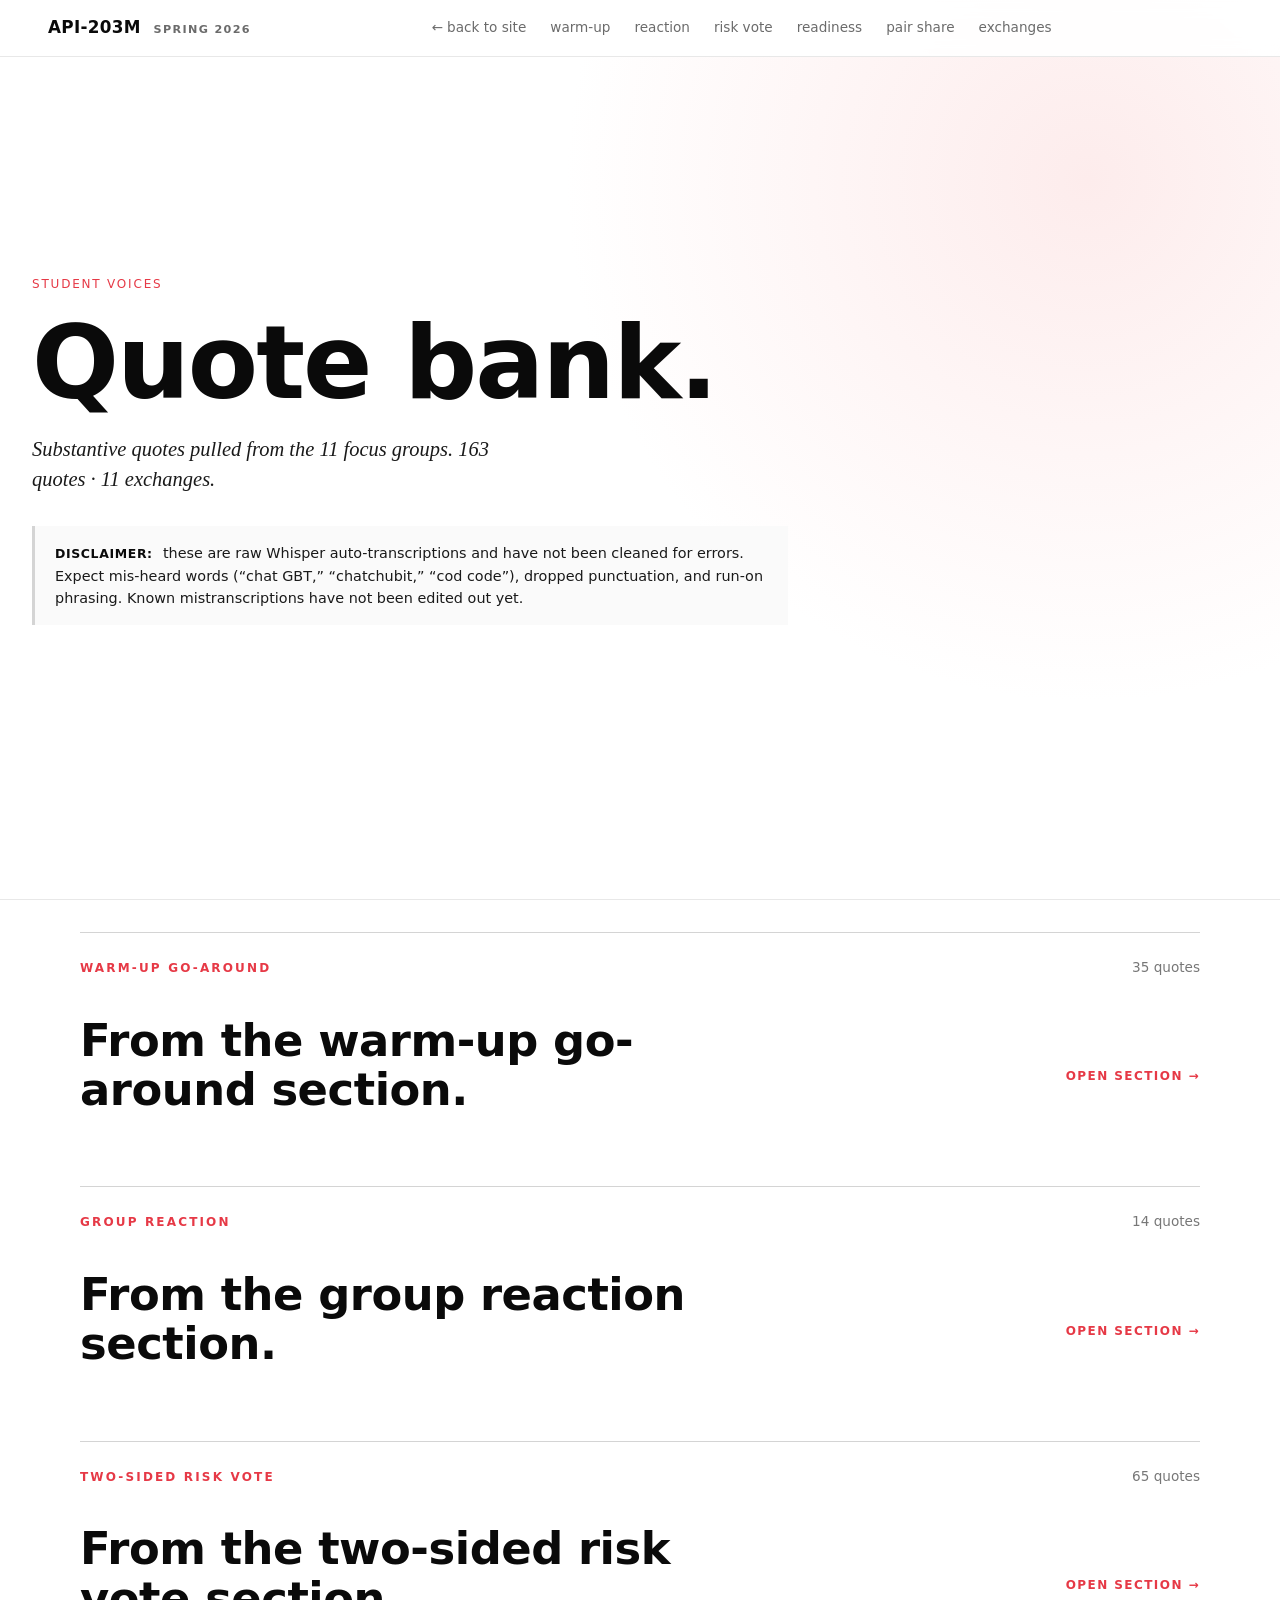
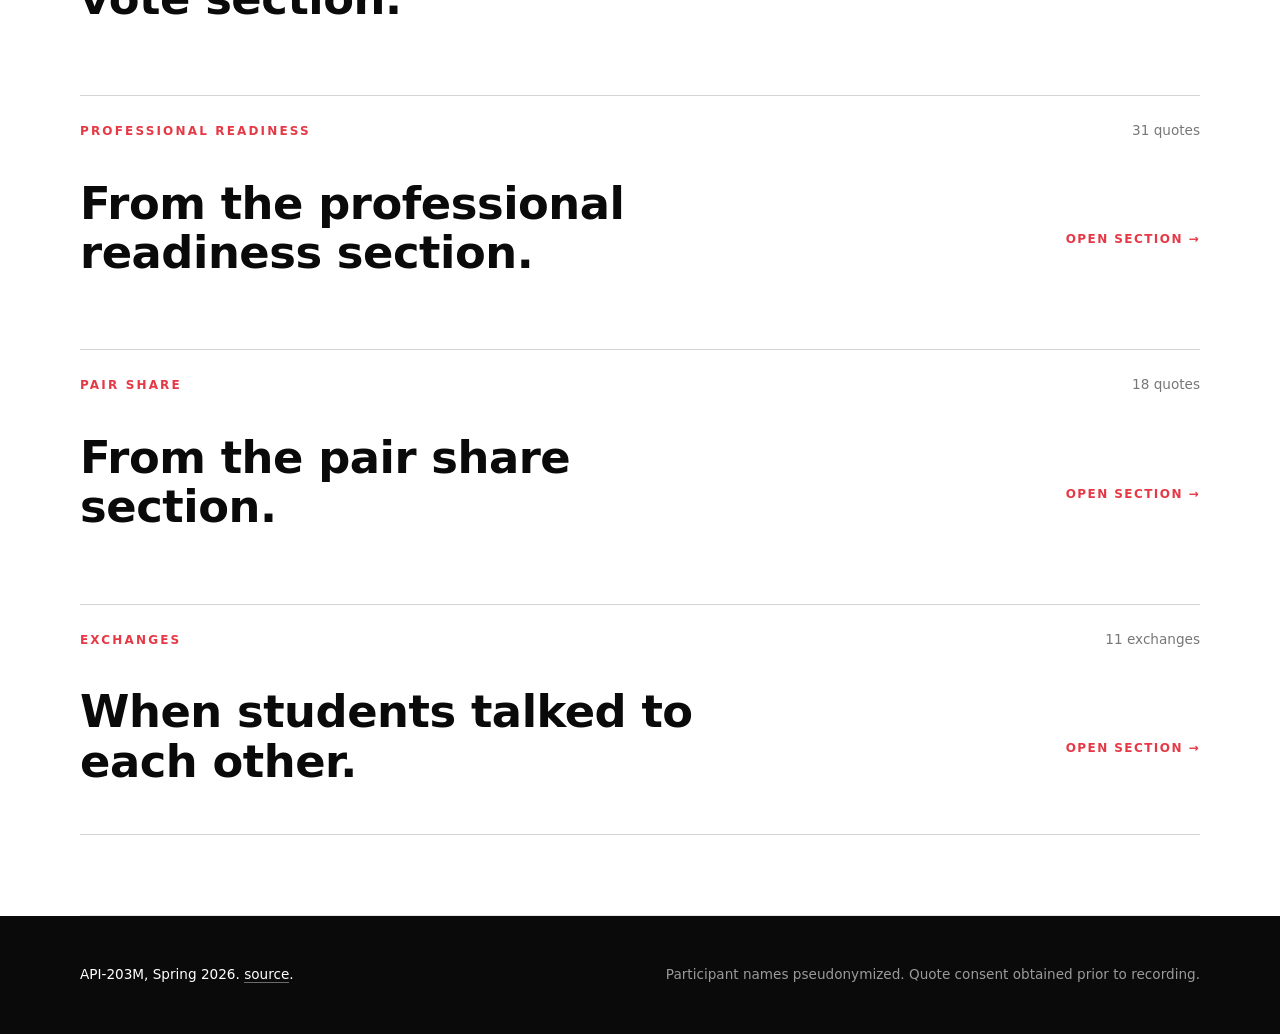
==== quotes.html @ 9aa8abe3 "field notes em-dash → parens; quote bank: each section now collapsed by default with click-to-open e" ====
<!DOCTYPE html>
<html lang="en">
<head>
  <meta charset="UTF-8">
  <title>Quote bank — API-203M</title>
  <meta name="viewport" content="width=device-width, initial-scale=1.0">
  <link rel="stylesheet" href="styles.css?v=20260414201800">
</head>
<body>

<header class="site-header">
  <div class="brand">
    <span class="brand-course">API-203M</span>
    <span class="brand-term">SPRING 2026</span>
  </div>
  <nav class="site-nav">
    <a href="index.html">← back to site</a>
    <a href="#s2_warmup_goaround">warm-up</a>
    <a href="#s3_warmup_reaction">reaction</a>
    <a href="#s4_two_sided_risk">risk vote</a>
    <a href="#s5_professional_readiness">readiness</a>
    <a href="#s6_pair_share">pair share</a>
    <a href="#exchanges">exchanges</a>
  </nav>
</header>

<section class="hero hero-compact qb-hero">
  <div class="hero-inner qb-hero-inner">
    <div class="hero-meta">Student voices</div>
    <h1 class="qb-hero-title">Quote bank.</h1>
    <p class="hero-lede">
      Substantive quotes pulled from the 11 focus groups.
      <span id="qb-counts"></span>
    </p>
    <p class="qb-disclaimer">
      <strong>Disclaimer:</strong> these are raw Whisper auto-transcriptions
      and have not been cleaned for errors. Expect mis-heard words
      (&ldquo;chat GBT,&rdquo; &ldquo;chatchubit,&rdquo; &ldquo;cod code&rdquo;),
      dropped punctuation, and run-on phrasing. Known mistranscriptions have
      not been edited out yet.
    </p>
  </div>
</section>

<main id="qb-root" class="section qb-root">
  <div class="empty">loading quote bank…</div>
</main>

<footer class="site-footer">
  <div class="footer-inner">
    <div>API-203M, Spring 2026. <a href="https://github.com/lizmckenna/api-203m-fg-site">source</a>.</div>
    <div class="footer-note">
      Participant names pseudonymized. Quote consent obtained prior to recording.
    </div>
  </div>
</footer>

<script type="module">
const CACHE_BUST = `?v=${Date.now()}`;

function escape(s) {
  if (s == null) return "";
  return String(s)
    .replaceAll("&","&amp;").replaceAll("<","&lt;").replaceAll(">","&gt;")
    .replaceAll('"',"&quot;").replaceAll("'","&#39;");
}

const SECTIONS = [
  { id: "s2_warmup_goaround",       label: "warm-up go-around" },
  { id: "s3_warmup_reaction",       label: "group reaction" },
  { id: "s4_two_sided_risk",        label: "two-sided risk vote" },
  { id: "s5_professional_readiness",label: "professional readiness" },
  { id: "s6_pair_share",            label: "pair share" },
];

async function loadJSON(path) {
  const r = await fetch(path + CACHE_BUST);
  if (!r.ok) return null;
  return r.json();
}

function quoteCard(q) {
  const topics = (q.topics || []).map(t => `<span class="qb-topic">${escape(t)}</span>`).join("");
  const text = q.cleaned_text || q.raw_text || "";
  return `
    <article class="qb-quote">
      <blockquote class="qb-quote-text">${escape(text)}</blockquote>
      <div class="qb-quote-meta">
        ${topics}
      </div>
    </article>`;
}

function exchangeCard(x) {
  const turns = (x.turns || []).map((t, i) => {
    const letter = String.fromCharCode(65 + (i % 6));
    return `<p class="qb-exchange-turn"><span class="qb-exchange-speaker">${letter}</span>${escape(t.text)}</p>`;
  }).join("");
  return `
    <article class="qb-exchange">
      <h3 class="qb-exchange-label">${escape(x.label || "")}</h3>
      <div class="qb-exchange-body">${turns}</div>
    </article>`;
}

(async () => {
  const [bank, exchanges] = await Promise.all([
    loadJSON("public/data/quote_bank.json"),
    loadJSON("public/data/exchanges.json"),
  ]);

  const root = document.getElementById("qb-root");
  const quotes = (bank && bank.quotes) || [];
  const xs = Array.isArray(exchanges) ? exchanges : [];

  document.getElementById("qb-counts").textContent =
    ` ${quotes.length} quotes · ${xs.length} exchanges.`;

  const bySection = {};
  for (const q of quotes) (bySection[q.section_id] ||= []).push(q);

  // Each section renders as a <details> expander. Default collapsed so the
  // reader sees the table-of-contents view first, then opens sections one
  // by one. No inner preview / "read more" — a section is either closed
  // (just its title) or open (all its quotes).
  const sectionExpander = (id, label, headingInner, countLabel, bodyHTML) => `
    <details id="${id}" class="qb-section">
      <summary class="qb-section-summary">
        <div class="qb-section-kicker">
          <span class="section-label">${escape(label)}</span>
          <span class="qb-section-count">${escape(countLabel)}</span>
        </div>
        <h2 class="qb-section-h2">${headingInner}</h2>
        <span class="qb-section-cue" aria-hidden="true">
          <span class="qb-cue-open">Open section →</span>
          <span class="qb-cue-close">← Collapse section</span>
        </span>
      </summary>
      <div class="qb-section-body">${bodyHTML}</div>
    </details>
  `;

  const html = [];
  for (const s of SECTIONS) {
    const list = bySection[s.id] || [];
    if (!list.length) continue;
    const body = `<div class="qb-quotes">${list.map(quoteCard).join("")}</div>`;
    const countLabel = `${list.length} quote${list.length===1?"":"s"}`;
    const heading = `From the ${escape(s.label)} section.`;
    html.push(sectionExpander(s.id, s.label, heading, countLabel, body));
  }

  if (xs.length) {
    const body = `
      <p class="section-lede">
        The moments where participants responded directly to each other,
        not just to the moderator. Different voices are labeled A, B, C, D.
      </p>
      <div class="qb-exchanges">${xs.map(exchangeCard).join("")}</div>
    `;
    const countLabel = `${xs.length} exchange${xs.length===1?"":"s"}`;
    const heading = `When students talked to each other.`;
    html.push(sectionExpander("exchanges", "exchanges", heading, countLabel, body));
  }

  root.innerHTML = html.join("") || `<div class="empty">no quotes found.</div>`;

  // If the URL has a #section-id, auto-open that section and scroll.
  if (location.hash) {
    const el = document.querySelector(location.hash);
    if (el && el.tagName === "DETAILS") {
      el.open = true;
      el.scrollIntoView({ block: "start" });
    }
  }
})();
</script>

</body>
</html>
---- styles.css ----
/* =====================================================================
   API-203M — scroll-site styles
   Inspired by: Swiss Modern (Archivo + Inter + red accent, pure B/W)
                + Fraunces for pull quotes (editorial voice).
   Scroll layout — NOT the frontend-slides 100vh/slide constraint.
   ===================================================================== */

:root {
  /* Palette */
  --ink: #0a0a0a;
  --ink-soft: #1a1a1a;
  --paper: #ffffff;
  --paper-soft: #fafafa;
  --rule: #e8e8e8;
  --rule-strong: #d4d4d4;
  --mute: #6b6b6b;
  --mute-soft: #9a9a9a;
  --accent: #e63946;          /* red accent — Swiss modernist */
  --accent-soft: #fdecec;
  --highlight: #fff4b8;

  /* Type */
  --font-display: "Archivo", system-ui, sans-serif;
  --font-body: "Inter", system-ui, sans-serif;
  --font-quote: "Fraunces", Georgia, serif;

  /* Rhythm */
  --max-w: 1120px;
  --col-w: 680px;              /* reading column */
  --gutter: clamp(1.25rem, 4vw, 3rem);
  --section-pad-y: clamp(4rem, 8vw, 7rem);

  /* Type scale (fluid) */
  --fs-display: clamp(3rem, 8vw, 6.5rem);
  --fs-h2: clamp(1.75rem, 3.5vw, 3rem);
  --fs-h3: clamp(1.15rem, 1.8vw, 1.5rem);
  --fs-lede: clamp(1.1rem, 1.6vw, 1.35rem);
  --fs-body: clamp(1rem, 1.2vw, 1.125rem);
  --fs-small: 0.85rem;
  --fs-label: 0.75rem;
}

* { box-sizing: border-box; }

html { scroll-behavior: smooth; }

body {
  margin: 0;
  font-family: var(--font-body);
  font-size: var(--fs-body);
  font-weight: 400;
  line-height: 1.6;
  color: var(--ink);
  background: var(--paper);
  -webkit-font-smoothing: antialiased;
  text-rendering: optimizeLegibility;
}

a { color: var(--ink); text-decoration: none; border-bottom: 1px solid var(--rule-strong); }
a:hover { color: var(--accent); border-bottom-color: var(--accent); }

code {
  font-family: ui-monospace, "SF Mono", Menlo, monospace;
  background: var(--paper-soft);
  padding: 0.1em 0.4em;
  border: 1px solid var(--rule);
  border-radius: 3px;
  font-size: 0.9em;
}

strong { font-weight: 600; }

/* =====================================================================
   Header (fixed)
   ===================================================================== */
.site-header {
  position: fixed;
  top: 0; left: 0; right: 0;
  z-index: 50;
  display: grid;
  grid-template-columns: auto 1fr auto;
  align-items: center;
  gap: var(--gutter);
  padding: 0.9rem var(--gutter);
  background: rgba(255, 255, 255, 0.92);
  backdrop-filter: blur(8px);
  border-bottom: 1px solid var(--rule);
}
.brand { font-family: var(--font-display); font-weight: 900; letter-spacing: 0.02em; display: flex; gap: 0.8rem; align-items: baseline; }
.brand-course { font-size: 1.05rem; }
.brand-term { font-size: 0.7rem; color: var(--mute); letter-spacing: 0.12em; }

.site-nav {
  display: flex;
  gap: 1.5rem;
  justify-content: center;
  font-size: var(--fs-small);
  font-weight: 500;
}
.site-nav a { border: none; color: var(--mute); }
.site-nav a:hover { color: var(--accent); }

.btn {
  font-family: var(--font-body);
  font-size: var(--fs-small);
  font-weight: 500;
  padding: 0.55rem 0.9rem;
  border: 1px solid var(--ink);
  background: var(--paper);
  color: var(--ink);
  cursor: pointer;
  transition: background 120ms, color 120ms;
}
.btn:hover { background: var(--ink); color: var(--paper); }
.btn-ghost { border-color: var(--rule-strong); }
.btn-primary { background: var(--ink); color: var(--paper); border-color: var(--ink); }

/* =====================================================================
   Hero
   ===================================================================== */
.hero {
  min-height: 100vh;
  min-height: 100dvh;
  display: grid;
  grid-template-rows: 1fr auto;
  padding: 8rem var(--gutter) 3rem;
  border-bottom: 1px solid var(--rule);
  position: relative;
  background:
    radial-gradient(circle at 85% 20%, var(--accent-soft) 0%, transparent 40%),
    var(--paper);
}
.hero-inner { max-width: var(--max-w); align-self: center; }
.hero-meta {
  font-size: var(--fs-label);
  font-weight: 500;
  letter-spacing: 0.15em;
  color: var(--accent);
  text-transform: uppercase;
  margin-bottom: 1.2rem;
}
.hero h1 {
  font-family: var(--font-display);
  font-weight: 900;
  font-size: var(--fs-display);
  line-height: 0.95;
  letter-spacing: -0.02em;
  margin: 0 0 1.5rem 0;
  max-width: 18ch;
}
.hero-lede {
  font-family: var(--font-quote);
  font-size: var(--fs-lede);
  font-style: italic;
  line-height: 1.45;
  max-width: 45ch;
  color: var(--ink-soft);
  margin: 0 0 2rem 0;
}
.hero-fg-count {
  font-size: var(--fs-small);
  color: var(--mute);
  letter-spacing: 0.02em;
}
.hero-scroll {
  justify-self: center;
  border: none;
  font-size: var(--fs-small);
  color: var(--mute);
  padding-bottom: 1rem;
}

/* =====================================================================
   Generic section
   ===================================================================== */
.section {
  padding: var(--section-pad-y) var(--gutter);
  max-width: var(--max-w);
  margin: 0 auto;
  border-bottom: 1px solid var(--rule);
}
.section-label {
  font-family: var(--font-display);
  font-size: var(--fs-label);
  font-weight: 700;
  letter-spacing: 0.18em;
  text-transform: uppercase;
  color: var(--accent);
  margin-bottom: 1rem;
}
.section h2 {
  font-family: var(--font-display);
  font-weight: 700;
  font-size: var(--fs-h2);
  line-height: 1.1;
  letter-spacing: -0.01em;
  margin: 0 0 1.5rem 0;
  max-width: 22ch;
}
.section-lede {
  font-size: var(--fs-lede);
  max-width: 60ch;
  margin: 0 0 2.5rem 0;
  color: var(--ink-soft);
}
.prose {
  max-width: var(--col-w);
  font-size: var(--fs-body);
}
.prose p { margin: 0 0 1rem 0; }
.footnote {
  font-size: var(--fs-small);
  color: var(--mute);
  max-width: 60ch;
  margin-top: 1.5rem;
}
.empty {
  font-size: var(--fs-small);
  color: var(--mute);
  padding: 1.5rem;
  border: 1px dashed var(--rule-strong);
  text-align: center;
}

/* =====================================================================
   Memo (inline letter from the instructor)
   ===================================================================== */
.section-memo { padding-top: 4rem; padding-bottom: 4rem; }
.memo-label {
  font-family: var(--font-display);
  font-size: var(--fs-label);
  font-weight: 700;
  letter-spacing: 0.18em;
  text-transform: uppercase;
  color: var(--accent);
  margin-bottom: 1.5rem;
}
.prose-memo {
  max-width: 40rem;
  font-size: 1.08rem;
  line-height: 1.7;
  font-family: var(--font-body);
  color: var(--ink);
}
.prose-memo h1 {
  font-family: var(--font-display);
  font-weight: 900;
  font-size: clamp(2rem, 4vw, 3.2rem);
  line-height: 1.05;
  margin: 0 0 2rem 0;
  letter-spacing: -0.015em;
  max-width: 16ch;
}
.prose-memo h2 {
  font-family: var(--font-display);
  font-weight: 700;
  font-size: clamp(1.3rem, 2vw, 1.6rem);
  margin: 2.5rem 0 1rem 0;
  letter-spacing: -0.005em;
  max-width: 28ch;
}
.prose-memo p { margin: 0 0 1.25rem 0; }
.prose-memo strong { font-weight: 600; color: var(--ink); }
.prose-memo em { font-family: var(--font-quote); font-style: italic; }
.prose-memo a {
  color: var(--ink);
  border-bottom: 1px solid var(--accent);
}
.prose-memo a:hover { color: var(--accent); }
.prose-memo hr { border: none; border-top: 1px solid var(--rule); margin: 2rem 0; }

.memo-more {
  max-width: 40rem;
  margin-top: 1.5rem;
}
.memo-more > summary {
  cursor: pointer;
  display: inline-block;
  padding: 0.7rem 1.1rem;
  border: 1px solid var(--ink);
  background: var(--paper);
  font-family: var(--font-body);
  font-size: var(--fs-small);
  font-weight: 500;
  list-style: none;
  transition: background 120ms;
}
.memo-more > summary::-webkit-details-marker { display: none; }
.memo-more > summary:hover { background: var(--ink); color: var(--paper); }
.memo-more .memo-more-close { display: none; }
.memo-more[open] > summary { background: var(--ink); color: var(--paper); }
.memo-more[open] .memo-more-open  { display: none; }
.memo-more[open] .memo-more-close { display: inline; }
.memo-more > article { margin-top: 2rem; }

.prose-memo .pull-quote-memo {
  font-family: var(--font-quote);
  font-style: italic;
  font-size: clamp(1.35rem, 2.2vw, 1.8rem);
  line-height: 1.3;
  color: var(--ink);
  border-left: 3px solid var(--accent);
  padding: 0.5rem 0 0.5rem 1.5rem;
  margin: 2rem -1rem 2rem -1rem;
  max-width: 34ch;
  font-weight: 400;
}

.prose-memo .fn-ref {
  font-size: 0.72em;
  vertical-align: super;
  line-height: 1;
  margin-left: 0.05em;
}
.prose-memo .fn-ref a {
  border: none;
  color: var(--ink);
  padding: 0;
  font-weight: 600;
  text-decoration: none;
}
.prose-memo .fn-ref a:hover { color: var(--accent); }
.prose-memo .footnotes-list {
  margin-top: 3rem;
  font-size: 0.88rem;
  color: var(--ink-soft);
  max-width: 40rem;
}
.prose-memo .footnotes-rule {
  border: none;
  border-top: 1px solid var(--ink);
  width: 6rem;
  margin: 0 0 1.25rem 0;
}
.prose-memo .footnotes-list ol {
  padding-left: 1.25rem;
  margin: 0;
  counter-reset: fn;
}
.prose-memo .footnotes-list li {
  margin-bottom: 0.85rem;
  line-height: 1.55;
  padding-left: 0.25rem;
}
.prose-memo .footnotes-list li::marker {
  font-variant-numeric: tabular-nums;
  color: var(--mute);
  font-weight: 600;
}
.prose-memo .footnotes-list .fn-back {
  border: none;
  color: var(--mute);
  font-size: 0.95em;
  margin-left: 0.35rem;
  text-decoration: none;
}
.prose-memo .footnotes-list .fn-back:hover { color: var(--accent); }

/* =====================================================================
   Methods intro section — protocol link + brief positionality pointer
   ===================================================================== */
.section-methods-intro h2 { max-width: 22ch; }
.methods-grid {
  display: grid;
  grid-template-columns: repeat(auto-fit, minmax(260px, 1fr));
  gap: 1.5rem;
  margin: 2rem 0;
}
.methods-item {
  padding-top: 1rem;
  border-top: 2px solid var(--ink);
}
.methods-item-label {
  font-family: var(--font-display);
  font-size: 0.72rem;
  font-weight: 700;
  letter-spacing: 0.12em;
  text-transform: uppercase;
  color: var(--accent);
  margin-bottom: 0.5rem;
}
.methods-item-body { font-size: 0.95rem; line-height: 1.55; color: var(--ink-soft); }
.methods-item-link { margin-top: 0.75rem; font-size: 0.88rem; }
.methods-item-link a { border-bottom: 1px solid var(--accent); color: var(--ink); font-weight: 500; }
.methods-item-link a:hover { color: var(--accent); }

.positionality-details {
  margin-top: 2.5rem;
  border-top: 1px solid var(--rule);
  padding-top: 1.5rem;
}
.positionality-details summary {
  font-family: var(--font-display);
  font-size: 0.82rem;
  font-weight: 600;
  letter-spacing: 0.08em;
  text-transform: uppercase;
  color: var(--mute);
  cursor: pointer;
  list-style: none;
  padding: 0.5rem 0;
}
.positionality-details summary::-webkit-details-marker { display: none; }
.positionality-details summary::after { content: " ↓"; color: var(--mute); }
.positionality-details[open] summary::after { content: " ↑"; }
.positionality-details summary:hover { color: var(--ink); }
.positionality-details .prose {
  margin-top: 1rem;
  max-width: 45rem;
  font-size: 0.97rem;
  color: var(--ink-soft);
}
.positionality-details .prose p { margin: 0 0 1rem 0; }
.positionality-details .prose strong { color: var(--ink); }

/* =====================================================================
   Positionality
   ===================================================================== */
.pull-quote {
  font-family: var(--font-quote);
  font-size: clamp(1.35rem, 2.5vw, 2rem);
  font-style: italic;
  font-weight: 400;
  line-height: 1.3;
  color: var(--ink);
  border-left: 3px solid var(--accent);
  padding: 0.5rem 0 0.5rem 1.5rem;
  margin: 2rem 0 2.5rem 0;
  max-width: 32ch;
}

/* =====================================================================
   Method tradeoffs table
   ===================================================================== */
.tradeoffs {
  width: 100%;
  max-width: 100%;
  border-collapse: collapse;
  font-size: var(--fs-body);
  margin-top: 1rem;
}
.tradeoffs th, .tradeoffs td {
  text-align: left;
  padding: 1rem 1rem 1rem 0;
  vertical-align: top;
  border-bottom: 1px solid var(--rule);
}
.tradeoffs th {
  font-family: var(--font-display);
  font-weight: 700;
  font-size: var(--fs-small);
  letter-spacing: 0.08em;
  text-transform: uppercase;
  color: var(--mute);
  padding-bottom: 0.75rem;
}
.tradeoffs td strong { color: var(--accent); }

/* =====================================================================
   Three-codes table
   ===================================================================== */
.three-codes-table { border-top: 2px solid var(--ink); }
.three-codes-header {
  display: grid;
  grid-template-columns: minmax(0, 2fr) minmax(0, 1fr) minmax(0, 1fr) minmax(0, 1fr);
  gap: 1.5rem;
  padding: 0.85rem 0 1rem 0;
  border-bottom: 1px solid var(--ink);
  position: sticky;
  top: 56px;
  background: var(--paper);
  z-index: 10;
}
.tch-quote {
  font-family: var(--font-display);
  font-size: 0.72rem;
  font-weight: 700;
  letter-spacing: 0.14em;
  text-transform: uppercase;
  color: var(--mute);
  align-self: end;
}
.tch-col { display: grid; align-content: end; }
.tch-col-title {
  font-family: var(--font-display);
  font-size: 0.8rem;
  font-weight: 700;
  letter-spacing: 0.08em;
  text-transform: uppercase;
  color: var(--ink);
}
.tch-col-ded  .tch-col-title { color: var(--ink); }
.tch-col-ind  .tch-col-title { color: var(--accent); }
.tch-col-hand .tch-col-title { color: var(--mute); }
.tch-col-sub {
  font-size: 0.7rem;
  color: var(--mute);
  margin-top: 0.15rem;
  letter-spacing: 0;
  text-transform: none;
  font-weight: 400;
}

.three-codes-rows { }
.three-code-row {
  display: grid;
  grid-template-columns: minmax(0, 2fr) minmax(0, 1fr) minmax(0, 1fr) minmax(0, 1fr);
  gap: 1.5rem;
  padding: 1.5rem 0;
  border-bottom: 1px solid var(--rule);
  align-items: start;
}
.three-code-row:last-child { border-bottom: none; }
.three-code-row .utterance {
  font-family: var(--font-quote);
  font-style: italic;
  font-size: 1.02rem;
  line-height: 1.55;
  color: var(--ink);
}
.three-code-row .fg-id {
  display: block;
  font-family: var(--font-body);
  font-size: 0.68rem;
  letter-spacing: 0.08em;
  text-transform: uppercase;
  color: var(--mute);
  margin-top: 0.6rem;
  font-style: normal;
}
.three-code-row .codes {
  display: flex;
  flex-wrap: wrap;
  gap: 0.35rem;
  align-content: flex-start;
}
.codes-pending { opacity: 0.5; }

@media (max-width: 900px) {
  .three-codes-header { display: none; }
  .three-code-row { grid-template-columns: 1fr; gap: 0.75rem; padding: 1.5rem 0; }
  .three-code-row .codes::before {
    content: attr(data-label);
    display: block;
    font-family: var(--font-display);
    font-size: 0.65rem;
    letter-spacing: 0.1em;
    text-transform: uppercase;
    color: var(--mute);
    margin-bottom: 0.25rem;
  }
}
.code-chip {
  display: inline-block;
  font-size: 0.72rem;
  font-weight: 500;
  padding: 0.2rem 0.5rem;
  border: 1px solid var(--rule-strong);
  background: var(--paper-soft);
  color: var(--ink-soft);
  letter-spacing: 0.02em;
}
.code-chip.llm { border-color: var(--accent); color: var(--accent); }
.code-chip.invivo { background: var(--highlight); border-color: #e6d16a; }

/* =====================================================================
   Disagreements
   ===================================================================== */
.disagreements-list { display: grid; gap: 1.5rem; }
.disagreement {
  padding: 1.25rem;
  border: 1px solid var(--rule);
  background: var(--paper-soft);
}
.disagreement blockquote {
  margin: 0 0 1rem 0;
  font-family: var(--font-quote);
  font-style: italic;
  font-size: 1.05rem;
}

/* =====================================================================
   Context-window quote block — used for themes, disagreements, slop rigorous
   ===================================================================== */
.ctx-quote {
  display: block;
  margin: 0 0 1rem 0;
  padding: 1rem 1.25rem;
  border-left: 3px solid var(--rule-strong);
  background: var(--paper-soft);
  font-family: var(--font-quote);
  font-size: 0.98rem;
  line-height: 1.55;
  font-style: italic;
  color: var(--ink-soft);
}
.ctx-para {
  margin: 0 0 0.85rem 0;
  display: block;
  color: var(--mute);
}
.ctx-para:last-child { margin-bottom: 0; }
.ctx-para-center { color: var(--ink-soft); }
.ctx-speaker {
  display: inline-block;
  font-family: var(--font-body);
  font-style: normal;
  font-weight: 600;
  font-size: 0.6rem;
  letter-spacing: 0.1em;
  color: var(--mute);
  width: 2.3rem;
  margin-right: 0.4rem;
  vertical-align: 0.15em;
}
.ctx-center {
  color: var(--ink);
  font-weight: 500;
  background: linear-gradient(transparent 60%, #fff4b8 60%);
  padding: 0 0.1rem;
}
.disagreement .diff-row { display: grid; grid-template-columns: 6rem 1fr; gap: 1rem; font-size: 0.9rem; padding: 0.25rem 0; }
.disagreement .diff-label { font-weight: 600; color: var(--mute); letter-spacing: 0.05em; text-transform: uppercase; font-size: 0.7rem; }

/* =====================================================================
   AI slop compare
   ===================================================================== */
.slop-compare {
  display: grid;
  grid-template-columns: 1fr 1fr;
  gap: 2rem;
  margin-top: 1rem;
}
.slop-col { border: 1px solid var(--rule); padding: 1.5rem; }
.slop-col h3 {
  font-family: var(--font-display);
  font-size: var(--fs-h3);
  margin: 0 0 1rem 0;
  letter-spacing: 0.05em;
  text-transform: uppercase;
}
.slop-col-rigorous h3 { color: var(--ink); }
.slop-col-slop h3 { color: var(--accent); }
.slop-body {
  font-size: 0.95rem;
  display: grid;
  gap: 1.5rem;
}
.slop-theme {
  padding: 1.25rem 0;
  border-bottom: 1px solid var(--rule);
}
.slop-theme:last-child { border-bottom: none; }
.slop-theme-name {
  font-family: var(--font-display);
  font-size: 1.05rem;
  font-weight: 700;
  margin: 0 0 0.5rem 0;
  letter-spacing: -0.005em;
}
.slop-theme-rigorous .slop-theme-name .slop-code-id {
  font-family: ui-monospace, "SF Mono", Menlo, monospace;
  font-size: 0.9rem;
  background: none;
  padding: 0;
  border: none;
  color: var(--ink);
}
.slop-theme-slop .slop-theme-name { color: var(--accent); }
.slop-theme-def {
  font-size: 0.88rem;
  color: var(--mute);
  margin-bottom: 0.85rem;
  line-height: 1.5;
  max-width: 38ch;
}
.slop-quote {
  font-family: var(--font-quote);
  font-style: italic;
  font-size: 1rem;
  line-height: 1.55;
  margin: 0.5rem 0;
  padding: 0.6rem 0 0.6rem 1rem;
  border-left: 3px solid var(--rule-strong);
  color: var(--ink);
}
.slop-theme-rigorous .slop-quote { border-left-color: var(--ink); }
.slop-theme-slop .slop-quote { border-left-color: var(--accent); color: var(--ink-soft); }
.slop-cite {
  display: block;
  font-family: var(--font-body);
  font-style: normal;
  font-size: 0.68rem;
  color: var(--mute);
  letter-spacing: 0.05em;
  text-transform: uppercase;
  margin-top: 0.4rem;
}
@media (max-width: 780px) {
  .slop-compare { grid-template-columns: 1fr; }
}

/* =====================================================================
   Field notes section
   ===================================================================== */
.section-field-notes { background: #0a0a0a; color: var(--paper); margin: 0 auto; padding-left: var(--gutter); padding-right: var(--gutter); max-width: none; }
.section-field-notes > * { max-width: var(--max-w); margin-left: auto; margin-right: auto; }
.section-field-notes h2 { color: var(--paper); max-width: 22ch; }
.section-field-notes h2, .section-field-notes h3 { color: var(--paper); }
.section-field-notes .section-label { color: #ff6b7a; }
.section-field-notes .section-lede { color: #c8c8c8; max-width: 60ch; }

/* =====================================================================
   Field-notes pairings — observation + the transcript moment it was about
   ===================================================================== */
.field-pairings {
  display: grid;
  grid-template-columns: repeat(2, minmax(0, 1fr));
  gap: 1.5rem;
  margin: 2rem 0;
}
.field-pair {
  border: 1px solid #2d2d2d;
  background: #141414;
  padding: 1.75rem;
  display: flex;
  flex-direction: column;
  gap: 1rem;
  position: relative;
}
.field-pair::before {
  content: "";
  position: absolute;
  left: 0; top: 0; bottom: 0;
  width: 3px;
  background: #2d2d2d;
}
.field-pair.affect-tense::before        { background: #ff8975; }
.field-pair.affect-engaged::before      { background: #6ddb94; }
.field-pair.affect-relaxed::before      { background: #7fb6ff; }
.field-pair.affect-surprise::before     { background: #ffcf5a; }
.field-pair.affect-laughter::before     { background: #ffe066; }
.field-pair.affect-silence::before      { background: #a6a6a6; }
.field-pair.affect-disagreement::before { background: #c79cff; }

.fp-label {
  font-family: var(--font-display);
  font-size: 0.72rem;
  font-weight: 700;
  letter-spacing: 0.12em;
  text-transform: uppercase;
  color: #ff6b7a;
}
.fp-observation {
  font-family: var(--font-quote);
  font-style: italic;
  font-size: 1.05rem;
  line-height: 1.5;
  color: var(--paper);
}
.fp-divider {
  display: flex;
  align-items: center;
  gap: 0.75rem;
  color: #666;
  font-size: 0.68rem;
  letter-spacing: 0.08em;
  text-transform: uppercase;
}
.fp-divider::before, .fp-divider::after {
  content: "";
  flex: 1;
  height: 1px;
  background: #2d2d2d;
}
.fp-transcript {
  margin: 0;
  padding: 0;
  background: none;
  border: none;
}
.fp-para {
  font-family: var(--font-body);
  font-size: 0.9rem;
  line-height: 1.55;
  color: #c8c8c8;
  margin: 0 0 0.6rem 0;
}
.fp-para:last-child { margin-bottom: 0; }
.fp-para .ctx-speaker { color: #666; }
.fp-meta {
  display: flex;
  justify-content: space-between;
  gap: 0.75rem;
  font-size: 0.68rem;
  letter-spacing: 0.08em;
  text-transform: uppercase;
  color: #888;
  margin-top: 0.25rem;
  flex-wrap: wrap;
}
.fp-meta .affect-pill {
  display: inline-block;
  padding: 0.15rem 0.5rem;
  color: #1a1a1a;
  font-weight: 500;
}
.affect-pill-tense        { background: #ffb3a7; }
.affect-pill-engaged      { background: #b2efc5; }
.affect-pill-relaxed      { background: #c8e0ff; }
.affect-pill-surprise     { background: #ffe0a1; }
.affect-pill-laughter     { background: #fff2a8; }
.affect-pill-silence      { background: #dcdcdc; }
.affect-pill-disagreement { background: #e0c8ff; }
.affect-pill-other        { background: #2a2a2a; color: #999; }

/* =====================================================================
   Themes list
   ===================================================================== */
.themes-list { display: grid; gap: 2rem; }
.theme-card { border-top: 2px solid var(--ink); padding-top: 1rem; }
.theme-card h3 {
  font-family: var(--font-display);
  font-size: var(--fs-h3);
  margin: 0 0 0.25rem 0;
}
.theme-meta { font-size: var(--fs-small); color: var(--mute); margin-bottom: 0.75rem; }
.theme-def { max-width: 60ch; margin-bottom: 1rem; }
.theme-examples { display: grid; gap: 1.25rem; margin-top: 1rem; }
.theme-example {
  font-family: var(--font-quote);
  font-size: 1.05rem;
  line-height: 1.55;
  padding: 0.85rem 0 0.85rem 1.25rem;
  border-left: 3px solid var(--rule-strong);
}
.theme-example:hover { border-left-color: var(--accent); }
.theme-example blockquote.bank-quote {
  margin: 0;
  font-style: italic;
  color: var(--ink);
}
.theme-example cite { font-family: var(--font-body); font-style: normal; font-size: 0.7rem; color: var(--mute); display: block; margin-top: 0.45rem; letter-spacing: 0.06em; text-transform: uppercase; }

.theme-more {
  margin-top: 1rem;
}
.theme-more > summary {
  cursor: pointer;
  display: inline-block;
  padding: 0.45rem 0.85rem;
  border: 1px solid var(--rule-strong);
  background: var(--paper);
  font-family: var(--font-body);
  font-size: 0.78rem;
  font-weight: 500;
  letter-spacing: 0.02em;
  list-style: none;
  transition: background 120ms;
}
.theme-more > summary::-webkit-details-marker { display: none; }
.theme-more > summary:hover { background: var(--ink); color: var(--paper); }
.theme-more[open] > summary { background: var(--ink); color: var(--paper); }
.theme-more .theme-more-close { display: none; }
.theme-more[open] .theme-more-open { display: none; }
.theme-more[open] .theme-more-close { display: inline; }
.theme-more-list { display: grid; gap: 1.25rem; margin-top: 1.25rem; }

/* =====================================================================
   Exchanges — multi-voice moments
   ===================================================================== */
.exchanges-list { display: grid; gap: 1.25rem; }
.exchange-card {
  border: 1px solid var(--rule);
  background: var(--paper);
}
.exchange-summary {
  display: flex;
  justify-content: space-between;
  align-items: center;
  padding: 1.25rem 1.5rem;
  cursor: pointer;
  list-style: none;
  gap: 1rem;
}
.exchange-summary::-webkit-details-marker { display: none; }
.exchange-summary::after { content: "+"; font-size: 1.3rem; color: var(--mute); }
.exchange-card[open] .exchange-summary::after { content: "–"; }
.exchange-label {
  font-family: var(--font-display);
  font-weight: 700;
  font-size: 1.05rem;
  color: var(--ink);
  letter-spacing: -0.005em;
}
.exchange-meta {
  font-size: 0.72rem;
  color: var(--mute);
  letter-spacing: 0.06em;
  text-transform: uppercase;
  white-space: nowrap;
}
.exchange-body {
  padding: 0 1.5rem 1.5rem 1.5rem;
  display: grid;
  gap: 0;
}
.exchange-turn {
  display: grid;
  grid-template-columns: 2.5rem 1fr;
  gap: 0.75rem;
  padding: 1rem 0;
  border-top: 1px solid var(--rule);
  align-items: start;
}
.exchange-turn:first-child { border-top: none; }
.exchange-speaker {
  font-family: var(--font-display);
  font-weight: 700;
  font-size: 0.72rem;
  letter-spacing: 0.1em;
  color: var(--mute);
  padding-top: 0.2rem;
}
.ex-speaker-mod .exchange-speaker { color: var(--accent); }
.exchange-text {
  font-family: var(--font-quote);
  font-style: italic;
  font-size: 1rem;
  line-height: 1.6;
  color: var(--ink);
}
.ex-speaker-mod .exchange-text {
  font-style: normal;
  color: var(--mute);
  font-size: 0.92rem;
}

/* =====================================================================
   More voices — unused-quote gallery
   ===================================================================== */
.more-voices-filters {
  display: flex;
  flex-wrap: wrap;
  gap: 0.5rem;
  margin-bottom: 2rem;
}
.mv-chip {
  font-family: var(--font-body);
  font-size: 0.8rem;
  padding: 0.4rem 0.8rem;
  background: var(--paper);
  border: 1px solid var(--rule-strong);
  cursor: pointer;
  transition: all 120ms;
  color: var(--ink-soft);
}
.mv-chip:hover { border-color: var(--ink); color: var(--ink); }
.mv-chip.active { background: var(--ink); color: var(--paper); border-color: var(--ink); }

.more-voices-list {
  display: grid;
  grid-template-columns: repeat(auto-fill, minmax(320px, 1fr));
  gap: 1.25rem;
}
.mv-card {
  padding: 1.5rem;
  border: 1px solid var(--rule);
  background: var(--paper-soft);
  display: flex;
  flex-direction: column;
  gap: 0.75rem;
}
.mv-card blockquote {
  font-family: var(--font-quote);
  font-style: italic;
  font-size: 1rem;
  line-height: 1.55;
  margin: 0;
  color: var(--ink);
}
.mv-card cite {
  font-family: var(--font-body);
  font-style: normal;
  font-size: 0.7rem;
  color: var(--mute);
  letter-spacing: 0.05em;
  text-transform: uppercase;
}

/* =====================================================================
   Votes
   ===================================================================== */
.votes-body { display: grid; gap: 1.5rem; }
.vote-head { font-family: var(--font-display); font-size: var(--fs-h3); margin: 0 0 0.3rem 0; letter-spacing: -0.005em; }
.vote-subhead { font-family: var(--font-display); font-size: 0.95rem; text-transform: uppercase; letter-spacing: 0.08em; color: var(--mute); margin: 2rem 0 0.75rem 0; }
.vote-caption { font-size: var(--fs-small); color: var(--mute); margin: 0 0 1rem 0; }

.vote-bar {
  display: grid;
  grid-template-columns: minmax(8rem, 18rem) 1fr auto;
  gap: 1rem;
  align-items: center;
  font-size: var(--fs-small);
}
.vote-bar .label { font-weight: 500; }
.vote-bar .bar { height: 14px; background: var(--rule); position: relative; }
.vote-bar .bar-fill { position: absolute; inset: 0 auto 0 0; background: var(--ink); transition: width 600ms ease; }
.vote-bar .count { font-variant-numeric: tabular-nums; color: var(--mute); min-width: 3ch; text-align: right; font-weight: 600; }

/* Collapsed-category tooltip (hover sub-items) */
.vote-bar--has-tooltip { position: relative; cursor: default; }
.vote-bar--has-tooltip .label { cursor: help; border-bottom: 1px dotted var(--rule); }
.vote-tooltip {
  display: none;
  position: absolute;
  left: 0;
  top: calc(100% + 6px);
  z-index: 20;
  background: var(--paper);
  border: 1px solid var(--rule);
  border-radius: 4px;
  box-shadow: 0 4px 16px rgba(0,0,0,0.10);
  padding: 0.6rem 0.85rem;
  min-width: 22rem;
  max-width: 32rem;
}
.vote-bar--has-tooltip:hover .vote-tooltip { display: block; }
.tt-row {
  display: flex;
  justify-content: space-between;
  gap: 1rem;
  padding: 0.2rem 0;
  font-size: var(--fs-small);
  line-height: 1.4;
  border-bottom: 1px solid var(--rule);
}
.tt-row:last-child { border-bottom: none; }
.tt-item { flex: 1; }
.tt-dots { font-variant-numeric: tabular-nums; font-weight: 600; color: var(--mute); min-width: 2ch; text-align: right; flex-shrink: 0; }

/* Two-sided risk split */
.vote-split { display: grid; gap: 0.5rem; }
.split-bar {
  display: flex;
  width: 100%;
  height: 48px;
  background: var(--rule);
  border: 1px solid var(--ink);
  overflow: hidden;
}
.split-seg {
  display: flex;
  align-items: center;
  justify-content: space-between;
  padding: 0 0.85rem;
  color: var(--paper);
  font-size: var(--fs-small);
  font-weight: 500;
  min-width: 0;
  overflow: hidden;
  transition: width 700ms ease;
}
.seg-overuse    { background: var(--ink); }
.seg-ambivalent { background: var(--mute); }
.seg-underuse   { background: var(--accent); }
.split-seg .split-label { white-space: nowrap; text-overflow: ellipsis; overflow: hidden; }
.split-seg .split-count { font-variant-numeric: tabular-nums; font-weight: 700; margin-left: 0.5rem; }
.split-legend {
  display: grid;
  gap: 0.3rem;
  font-size: var(--fs-small);
  color: var(--mute);
  margin-top: 0.5rem;
  padding-top: 0.5rem;
  border-top: 1px dashed var(--rule);
}
.split-legend strong { color: var(--ink); }

/* Per-FG small bars */
.vote-per-fg { margin-top: 2rem; }
.vote-fg-row {
  display: grid;
  grid-template-columns: 10rem 1fr 3ch;
  gap: 1rem;
  align-items: center;
  padding: 0.25rem 0;
  font-size: var(--fs-small);
}
.vote-fg-row .split-bar { height: 18px; border: 1px solid var(--rule-strong); }
.vote-fg-row .split-bar .split-seg { padding: 0; }
.vote-fg-label { font-weight: 500; color: var(--ink); }
.vote-fg-total { font-variant-numeric: tabular-nums; color: var(--mute); font-weight: 600; text-align: right; }

/* =====================================================================
   Reaction bars + comments
   ===================================================================== */
.reaction-bar {
  display: flex;
  gap: 0.4rem;
  margin-top: 1.5rem;
  flex-wrap: wrap;
}
.reaction-btn {
  font-family: var(--font-body);
  font-size: 0.9rem;
  padding: 0.35rem 0.7rem;
  border: 1px solid var(--rule-strong);
  background: var(--paper);
  cursor: pointer;
  transition: all 120ms;
  display: inline-flex;
  gap: 0.4rem;
  align-items: center;
}
.reaction-btn:hover { border-color: var(--ink); }
.reaction-btn.active { border-color: var(--accent); background: var(--accent-soft); }
.reaction-btn .count { font-variant-numeric: tabular-nums; color: var(--mute); font-size: 0.78rem; }
.reaction-btn.active .count { color: var(--accent); }

.comments-state { margin-bottom: 1.5rem; max-width: 40rem; }

.comments-disabled-card {
  padding: 1.5rem 1.75rem;
  border: 2px solid var(--ink);
  background: var(--paper-soft);
  max-width: 40rem;
}
.comments-disabled-label {
  font-family: var(--font-display);
  font-size: 0.72rem;
  font-weight: 700;
  letter-spacing: 0.14em;
  text-transform: uppercase;
  color: var(--accent);
  margin-bottom: 0.85rem;
}
.comments-disabled-card p {
  font-size: 0.95rem;
  line-height: 1.55;
  margin: 0 0 0.85rem 0;
  color: var(--ink-soft);
}
.comments-disabled-card p:last-child { margin-bottom: 0; }
.comments-disabled-card strong { color: var(--ink); }
.comments-plan { border-top: 1px dashed var(--rule-strong); padding-top: 0.85rem; }

.comments-notice {
  padding: 1rem 1.25rem;
  background: var(--paper-soft);
  border-left: 3px solid var(--accent);
  font-size: 0.9rem;
  line-height: 1.55;
  color: var(--ink-soft);
  max-width: 40rem;
}
.comments-notice strong { color: var(--ink); }

.comments-root { margin-top: 1rem; }
.comment-form {
  display: grid;
  grid-template-columns: 1fr auto;
  gap: 0.75rem;
  margin-bottom: 1.5rem;
}
.comment-form textarea {
  font-family: var(--font-body);
  font-size: var(--fs-body);
  padding: 0.6rem 0.8rem;
  border: 1px solid var(--rule-strong);
  resize: vertical;
  min-height: 3rem;
}
.comment-form textarea:focus { outline: none; border-color: var(--ink); }

.comment-list { display: grid; gap: 1rem; }
.comment {
  padding: 1rem 0;
  border-top: 1px solid var(--rule);
}
.comment-meta {
  font-size: 0.72rem;
  color: var(--mute);
  letter-spacing: 0.05em;
  text-transform: uppercase;
  margin-bottom: 0.4rem;
}
.comment-body { font-size: var(--fs-body); white-space: pre-wrap; }

/* readership panel removed per feedback — distracting, unclear affordance */

/* =====================================================================
   Footer
   ===================================================================== */
.site-footer {
  padding: 3rem var(--gutter);
  background: var(--ink);
  color: var(--paper);
  font-size: var(--fs-small);
}
.footer-inner {
  max-width: var(--max-w);
  margin: 0 auto;
  display: flex;
  justify-content: space-between;
  gap: 2rem;
  flex-wrap: wrap;
}
.footer-inner a { color: var(--paper); border-bottom-color: var(--mute); }
.footer-note { color: var(--mute-soft); }

/* =====================================================================
   Dialogs
   ===================================================================== */
.auth-dialog {
  border: 1px solid var(--ink);
  padding: 0;
  max-width: 32rem;
  width: calc(100vw - 2rem);
  background: var(--paper);
  box-shadow: 8px 8px 0 var(--ink);
}
.auth-dialog::backdrop {
  background: rgba(10, 10, 10, 0.6);
  backdrop-filter: blur(4px);
}
.auth-dialog form { padding: 2rem; display: grid; gap: 1rem; }
.auth-dialog h3 {
  font-family: var(--font-display);
  font-size: var(--fs-h3);
  margin: 0;
  letter-spacing: -0.01em;
}
.auth-dialog .dialog-lede { font-size: var(--fs-small); color: var(--mute); margin: 0; }
.auth-dialog label { display: grid; gap: 0.3rem; }
.auth-dialog label span { font-size: 0.75rem; font-weight: 500; letter-spacing: 0.05em; text-transform: uppercase; color: var(--mute); }
.auth-dialog label small { text-transform: none; letter-spacing: 0; color: var(--mute-soft); font-weight: 400; }
.auth-dialog input, .auth-dialog select, .auth-dialog textarea {
  font-family: var(--font-body);
  font-size: var(--fs-body);
  padding: 0.55rem 0.7rem;
  border: 1px solid var(--rule-strong);
}
.auth-dialog input:focus { outline: none; border-color: var(--ink); }
.dialog-actions { display: flex; gap: 0.6rem; justify-content: flex-end; margin-top: 0.5rem; }
.dialog-actions button { font-family: var(--font-body); font-size: var(--fs-small); padding: 0.55rem 1rem; border: 1px solid var(--rule-strong); background: var(--paper); cursor: pointer; }
.dialog-actions .btn-primary { background: var(--ink); color: var(--paper); border-color: var(--ink); }
.auth-error { color: var(--accent); font-size: var(--fs-small); min-height: 1.2em; margin: 0; }

/* =====================================================================
   Embedded Google Forms (song-vote attention check + reactions form)
   ===================================================================== */
.form-embed,
.memo-embed {
  margin: 1.5rem 0 0;
  display: flex;
  justify-content: flex-start;
}
.form-embed iframe,
.memo-embed iframe {
  width: 100%;
  max-width: 640px;
  border: 1px solid var(--rule-strong);
  background: var(--paper);
}
.memo-attention-check {
  margin: 2.5rem 0;
  padding: 1.5rem;
  border: 1px solid var(--rule-strong);
  border-left: 3px solid var(--accent);
  background: var(--paper);
}
.memo-attention-label {
  font-family: var(--font-display);
  font-size: var(--fs-label);
  font-weight: 700;
  letter-spacing: 0.18em;
  text-transform: uppercase;
  color: var(--accent);
  margin-bottom: 0.5rem;
}
.memo-attention-lede {
  font-family: var(--font-body);
  margin: 0 0 0.75rem 0;
}

/* =====================================================================
   Three codings (ported from class-11 slides 6-8)
   ===================================================================== */
.tc-lens {
  margin: 2rem 0 2.5rem;
  padding: 1.75rem 1.75rem 1.5rem;
  border: 1px solid var(--rule-strong);
  background: var(--paper);
}
.tc-lens-deductive { border-left: 4px solid #5371ff; }
.tc-lens-inductive { border-left: 4px solid #8b7355; background: #faf9f6; }
.tc-lens-invivo    { border-left: 4px solid #7a3e20; background: #fffef9; }
.tc-lens-bonus     { border-left: 4px solid #4aa07c; background: #f4fbf7; }

/* Collapsible wrapper around the three lenses + bonus */
.tc-expander { margin: 1.5rem 0 0.5rem; }
.tc-expander > summary {
  list-style: none;
  cursor: pointer;
  display: inline-block;
  font-family: var(--font-display);
  font-size: var(--fs-label);
  font-weight: 700;
  letter-spacing: 0.12em;
  text-transform: uppercase;
  color: var(--ink);
  padding: 0.65rem 1rem;
  border: 1px solid var(--rule-strong);
  background: var(--paper);
  transition: background 0.15s, color 0.15s;
}
.tc-expander > summary::-webkit-details-marker { display: none; }
.tc-expander > summary:hover { background: var(--ink); color: var(--paper); }
.tc-expander > summary .tc-expander-open { display: none; }
.tc-expander[open] > summary .tc-expander-open { display: inline; }
.tc-expander[open] > summary .tc-expander-close { display: none; }
.tc-expander > summary .tc-expander-close { display: inline; }

/* Bonus lens layout — full width body instead of 3fr/2fr */
.tc-lens-body-full { grid-template-columns: 1fr 1fr; }
.tc-note-lede {
  font-family: var(--font-display);
  font-size: var(--fs-label);
  font-weight: 700;
  letter-spacing: 0.1em;
  text-transform: uppercase;
  color: var(--ink-dim, #666);
  margin: 0 0 0.5rem 0;
}
.tc-note-quote {
  font-family: var(--font-quote);
  font-style: italic;
  font-size: 1.08rem;
  line-height: 1.55;
  margin: 0;
  padding-left: 1rem;
  border-left: 2px solid #4aa07c;
  color: var(--ink);
}

/* Exec summary aside link (Little Mermaid) */
.exec-aside a {
  color: var(--accent);
  text-decoration: underline;
  text-decoration-thickness: 1.5px;
  text-underline-offset: 2px;
}
.exec-aside a:hover { background: var(--accent); color: var(--paper); text-decoration-color: var(--paper); }

.tc-lens-head { margin-bottom: 1.5rem; }
.tc-lens-kicker {
  font-family: var(--font-display);
  font-size: var(--fs-label);
  font-weight: 700;
  letter-spacing: 0.12em;
  text-transform: uppercase;
  color: var(--accent);
  margin-bottom: 0.5rem;
}
.tc-lens h3 {
  font-family: var(--font-display);
  font-size: clamp(1.25rem, 2.2vw, 1.7rem);
  line-height: 1.25;
  color: var(--ink);
  margin: 0;
}
.tc-lens h3 em { font-style: italic; color: var(--ink-dim, #666); }

.tc-lens-body {
  display: grid;
  grid-template-columns: 3fr 2fr;
  gap: 1.75rem;
}
.tc-exchange {
  font-family: var(--font-quote);
  font-size: 1rem;
  line-height: 1.55;
}
.tc-turn {
  padding: 0.5rem 0;
  margin: 0;
  border-bottom: 1px solid var(--rule);
}
.tc-turn:last-child { border-bottom: none; }
.tc-spk {
  display: inline-block;
  min-width: 2rem;
  margin-right: 0.6rem;
  font-family: var(--font-display);
  font-style: normal;
  font-weight: 700;
  font-size: 0.75rem;
  letter-spacing: 0.08em;
  color: var(--accent);
  border: 1px solid var(--accent);
  padding: 0.05rem 0.3rem;
  text-align: center;
  vertical-align: baseline;
}
.tc-spk-mod { color: var(--ink-dim, #666); border-color: var(--rule-strong); }

.tc-margin {
  display: flex;
  flex-direction: column;
  gap: 1rem;
  padding-left: 1.25rem;
  border-left: 1px solid var(--rule);
}
.tc-pills { display: flex; flex-wrap: wrap; gap: 0.4rem; }
.tc-pill {
  font-family: var(--font-display);
  font-size: 0.78rem;
  font-weight: 700;
  letter-spacing: 0.03em;
  padding: 0.25rem 0.6rem;
  border-radius: 2px;
  background: var(--ink);
  color: var(--paper);
}

/* Deductive code highlights (mapped to pill colors) */
.tc-pill-anxiety      { background: #c04040; }
.tc-pill-academic     { background: #5371ff; }
.tc-pill-meta         { background: #7a5fc4; }
.tc-pill-underuse     { background: #d08f3e; }
.tc-pill-uncertain    { background: #3e8f5a; }
.tc-pill-displacement { background: #b5762a; }

.hl {
  padding: 0 0.18em;
  border-radius: 2px;
}
.hl-anxiety      { background: #fce8e8; }
.hl-academic     { background: #e8ecff; }
.hl-meta         { background: #f0e8ff; }
.hl-underuse     { background: #fff3e0; }
.hl-uncertain    { background: #e8f5e8; }
.hl-displacement { background: #ffe6b0; }
.hl-risk-framing { background: #e0f0ee; }
.hl-prosthetic   { background: #e8ecff; }
.hl-peer         { background: #ece0f5; }
.hl-gap          { background: #fff3e0; }
.hl-gender       { background: #fce8f0; }
.hl-emerald      { background: #c9ebdb; }
.hl-sapphire     { background: #c9d6f0; }
.hl-garnet       { background: #eecdd5; }

/* Inductive pill overrides */
.tc-pill-ind { background: #6b5d3e; color: #faf9f6; white-space: normal; text-transform: none; letter-spacing: 0.01em; }
.tc-pill-ind.tc-pill-risk-framing { background: #4a7a73; }
.tc-pill-ind.tc-pill-prosthetic   { background: #5371ff; }
.tc-pill-ind.tc-pill-peer         { background: #7a5fc4; }
.tc-pill-ind.tc-pill-gap          { background: #c48f3e; }
.tc-pill-ind.tc-pill-gender       { background: #b55f87; }

.tc-annotation {
  font-family: var(--font-body);
  font-size: 0.95rem;
  line-height: 1.45;
  margin: 0;
  color: var(--ink);
}
.tc-annotation + .tc-annotation {
  padding-top: 0.75rem;
  border-top: 1px solid var(--rule);
}

.tc-callouts {
  display: grid;
  grid-template-columns: repeat(3, 1fr);
  gap: 1rem;
  margin-top: 1.5rem;
}
.tc-callout {
  background: var(--paper);
  border-left: 3px solid #8b7355;
  padding: 0.9rem 1.1rem;
  font-family: var(--font-body);
  font-size: 0.95rem;
  line-height: 1.5;
  color: var(--ink);
}

.tc-invivo-cards { gap: 0.75rem; }
.tc-invivo-card {
  padding: 0.85rem 1.1rem;
  border-left: 3px solid transparent;
  background: var(--paper);
}
.tc-invivo-emerald  { border-left-color: #4aa07c; background: #eef7f2; }
.tc-invivo-sapphire { border-left-color: #4a6bb5; background: #eef1f8; }
.tc-invivo-garnet   { border-left-color: #a04a5a; background: #f7edef; }

.tc-invivo-head {
  font-family: var(--font-display);
  font-size: 0.95rem;
  font-weight: 700;
  letter-spacing: 0.02em;
  margin: 0 0 0.35rem 0;
  color: var(--ink);
}
.tc-invivo-body {
  font-family: var(--font-body);
  font-size: 0.92rem;
  line-height: 1.45;
  margin: 0;
  color: var(--ink);
}

.tc-foot {
  margin-top: 1rem;
  font-size: var(--fs-small);
  color: var(--ink-dim, #777);
  text-align: center;
  font-style: italic;
}

@media (max-width: 820px) {
  .tc-lens-body { grid-template-columns: 1fr; }
  .tc-margin { border-left: none; padding-left: 0; border-top: 1px solid var(--rule); padding-top: 1rem; }
  .tc-callouts { grid-template-columns: 1fr; }
  .field-pairings { grid-template-columns: 1fr; }
}

/* =====================================================================
   Nav CTA — red underline link to executive summary
   ===================================================================== */
.site-nav .nav-cta {
  color: var(--accent);
  font-weight: 700;
  text-decoration: underline;
  text-decoration-color: var(--accent);
  text-decoration-thickness: 2px;
  text-underline-offset: 3px;
}
.site-nav .nav-cta:hover { background: var(--accent); color: var(--paper); text-decoration-color: var(--paper); }

/* =====================================================================
   Executive summary section
   ===================================================================== */
.section-exec-summary { padding-top: 4rem; padding-bottom: 4rem; }
.exec-findings {
  list-style: none;
  counter-reset: exec;
  padding: 0;
  margin: 2.5rem 0 0 0;
}
.exec-finding {
  counter-increment: exec;
  position: relative;
  padding: 1.75rem 1.75rem 1.5rem 4.5rem;
  border: 1px solid var(--rule-strong);
  background: var(--paper);
  margin-bottom: 1.5rem;
}
.exec-finding::before {
  content: counter(exec);
  position: absolute;
  left: 1.5rem;
  top: 1.6rem;
  font-family: var(--font-display);
  font-size: 1.8rem;
  font-weight: 700;
  color: var(--accent);
  line-height: 1;
}
.exec-finding > p {
  margin: 0 0 0.85rem 0;
  font-family: var(--font-body);
  font-size: 1.05rem;
  line-height: 1.55;
}
.exec-finding > p:last-of-type { margin-bottom: 1rem; }
.exec-finding strong {
  color: var(--ink);
  background: linear-gradient(transparent 60%, color-mix(in srgb, var(--accent) 25%, transparent) 60%);
  padding: 0 0.1em;
}
.exec-caveat {
  border-left: 2px solid var(--rule-strong);
  padding-left: 1rem;
  font-size: 0.95rem;
  color: var(--ink-dim, #555);
  font-style: italic;
}
.exec-aside {
  display: inline;
  font-size: 0.85em;
  color: var(--ink-dim, #777);
  margin-left: 0.25rem;
}
.exec-foot {
  margin-top: 1.5rem;
  font-size: var(--fs-small);
  color: var(--ink-dim, #777);
  text-align: center;
  font-style: italic;
}

/* Emoji reaction bar */
.emoji-bar {
  display: flex;
  flex-wrap: wrap;
  gap: 0.5rem;
  margin-top: 1rem;
  padding-top: 1rem;
  border-top: 1px dashed var(--rule);
}
.emoji-btn {
  display: inline-flex;
  align-items: center;
  gap: 0.35rem;
  padding: 0.4rem 0.65rem;
  border: 1px solid var(--rule-strong);
  background: var(--paper);
  cursor: pointer;
  font-family: var(--font-body);
  font-size: 1rem;
  line-height: 1;
  transition: background 0.12s, border-color 0.12s, transform 0.08s;
}
.emoji-btn:hover { background: var(--paper-soft, #f7f7f7); transform: translateY(-1px); }
.emoji-btn.is-picked {
  background: color-mix(in srgb, var(--accent) 12%, var(--paper));
  border-color: var(--accent);
}
.emoji-btn .emoji-char { font-size: 1.15rem; }
.emoji-btn .emoji-count {
  font-size: 0.8rem;
  color: var(--ink-dim, #777);
  min-width: 0.8em;
  text-align: right;
}
.emoji-btn.is-picked .emoji-count { color: var(--accent); font-weight: 700; }

/* =====================================================================
   More voices CTA (teaser → quote bank)
   ===================================================================== */
.more-voices-cta { margin-top: 1.25rem; }
.more-voices-link {
  display: inline-block;
  font-family: var(--font-display);
  font-size: var(--fs-label);
  font-weight: 700;
  letter-spacing: 0.12em;
  text-transform: uppercase;
  padding: 0.85rem 1.25rem;
  border: 1px solid var(--ink);
  color: var(--ink);
  text-decoration: none;
  background: var(--paper);
  transition: background 0.15s, color 0.15s;
}
.more-voices-link:hover { background: var(--ink); color: var(--paper); }

/* =====================================================================
   Quote bank standalone page (quotes.html)
   ===================================================================== */
.hero-compact { padding: 3rem 0 2rem; }

/* Quote bank hero — extra breathing room around the title */
.qb-hero { padding: 5rem 0 4rem; }
.qb-hero-inner { max-width: 820px; padding-left: 2rem; padding-right: 2rem; }
.qb-hero-title { margin-top: 1.5rem; margin-bottom: 1.25rem; }
.qb-hero .hero-lede { margin-bottom: 2rem; }

.qb-disclaimer {
  margin-top: 1.5rem;
  padding: 1rem 1.25rem;
  border-left: 3px solid var(--rule-strong);
  background: var(--paper-soft);
  font-family: var(--font-body);
  font-size: 0.9rem;
  line-height: 1.55;
  color: var(--ink-soft);
}
.qb-disclaimer strong {
  color: var(--ink);
  text-transform: uppercase;
  letter-spacing: 0.05em;
  font-size: 0.78rem;
  margin-right: 0.35rem;
}

.qb-root { padding: 2rem 0 5rem; }
.qb-section { margin-top: 1.5rem; }
.qb-section:first-child { margin-top: 0; }

/* Section-as-expander: closed = just the TOC row; open = quotes revealed */
details.qb-section {
  border-top: 1px solid var(--rule-strong);
  padding: 0;
  background: transparent;
}
details.qb-section:last-of-type { border-bottom: 1px solid var(--rule-strong); }

.qb-section-summary {
  list-style: none;
  cursor: pointer;
  display: grid;
  grid-template-columns: 1fr auto;
  gap: 1rem;
  align-items: baseline;
  padding: 1.5rem 0;
  transition: background 0.1s;
}
.qb-section-summary::-webkit-details-marker { display: none; }
.qb-section-summary:hover { background: color-mix(in srgb, var(--accent) 6%, transparent); }

.qb-section-kicker {
  grid-column: 1 / -1;
  display: flex;
  justify-content: space-between;
  align-items: baseline;
  gap: 1rem;
  margin-bottom: 0.35rem;
}
.qb-section-count {
  font-family: var(--font-body);
  font-size: var(--fs-small);
  color: var(--ink-dim, #777);
  font-variant-numeric: tabular-nums;
}
.qb-section-h2 {
  font-family: var(--font-display);
  font-size: clamp(1.2rem, 2vw, 1.55rem);
  font-weight: 700;
  line-height: 1.25;
  color: var(--ink);
  margin: 0;
  grid-column: 1;
}
.qb-section-cue {
  grid-column: 2;
  font-family: var(--font-display);
  font-size: var(--fs-label);
  font-weight: 700;
  letter-spacing: 0.12em;
  text-transform: uppercase;
  color: var(--accent);
  align-self: center;
  white-space: nowrap;
}
details.qb-section[open] .qb-cue-open { display: none; }
details.qb-section:not([open]) .qb-cue-close { display: none; }
.qb-section-body {
  padding: 0.5rem 0 2.25rem;
}

.qb-quotes {
  display: grid;
  grid-template-columns: repeat(auto-fill, minmax(320px, 1fr));
  gap: 1.25rem;
}
.qb-quote {
  border: 1px solid var(--rule);
  padding: 1.25rem;
  background: var(--paper);
  display: flex; flex-direction: column; gap: 0.75rem;
}
.qb-quote-text {
  font-family: var(--font-quote);
  font-style: italic;
  font-size: 1.05rem;
  line-height: 1.5;
  color: var(--ink);
  margin: 0;
  border-left: 2px solid var(--accent);
  padding-left: 1rem;
}
.qb-quote-meta { display: flex; flex-wrap: wrap; gap: 0.4rem; }
.qb-topic {
  font-family: var(--font-body);
  font-size: var(--fs-small);
  letter-spacing: 0.04em;
  color: var(--ink-dim, #666);
  border: 1px solid var(--rule);
  padding: 0.15rem 0.5rem;
  border-radius: 2px;
  background: transparent;
}

.qb-exchanges { display: flex; flex-direction: column; gap: 1.5rem; }
.qb-exchange {
  border: 1px solid var(--rule);
  padding: 1.5rem;
  background: var(--paper);
}
.qb-exchange-label {
  font-family: var(--font-display);
  font-size: 1.05rem;
  font-weight: 700;
  margin: 0 0 1rem 0;
  color: var(--ink);
}
.qb-exchange-turn {
  font-family: var(--font-quote);
  font-style: italic;
  line-height: 1.5;
  margin: 0 0 0.85rem 0;
  padding-left: 2.25rem;
  position: relative;
}
.qb-exchange-turn:last-child { margin-bottom: 0; }
.qb-exchange-speaker {
  position: absolute; left: 0; top: 0;
  font-family: var(--font-display);
  font-style: normal;
  font-weight: 700;
  font-size: 0.75rem;
  letter-spacing: 0.08em;
  color: var(--accent);
  width: 1.5rem;
  text-align: center;
  border: 1px solid var(--accent);
  padding: 0.1rem 0;
}

/* =====================================================================
   Responsive
   ===================================================================== */
@media (max-width: 820px) {
  .site-header { grid-template-columns: auto auto; }
  .site-nav { display: none; }
  .three-code-row { grid-template-columns: 1fr; }
  .readership-panel { display: none; }
  .tradeoffs th:nth-child(2), .tradeoffs td:nth-child(2) { display: none; }
}
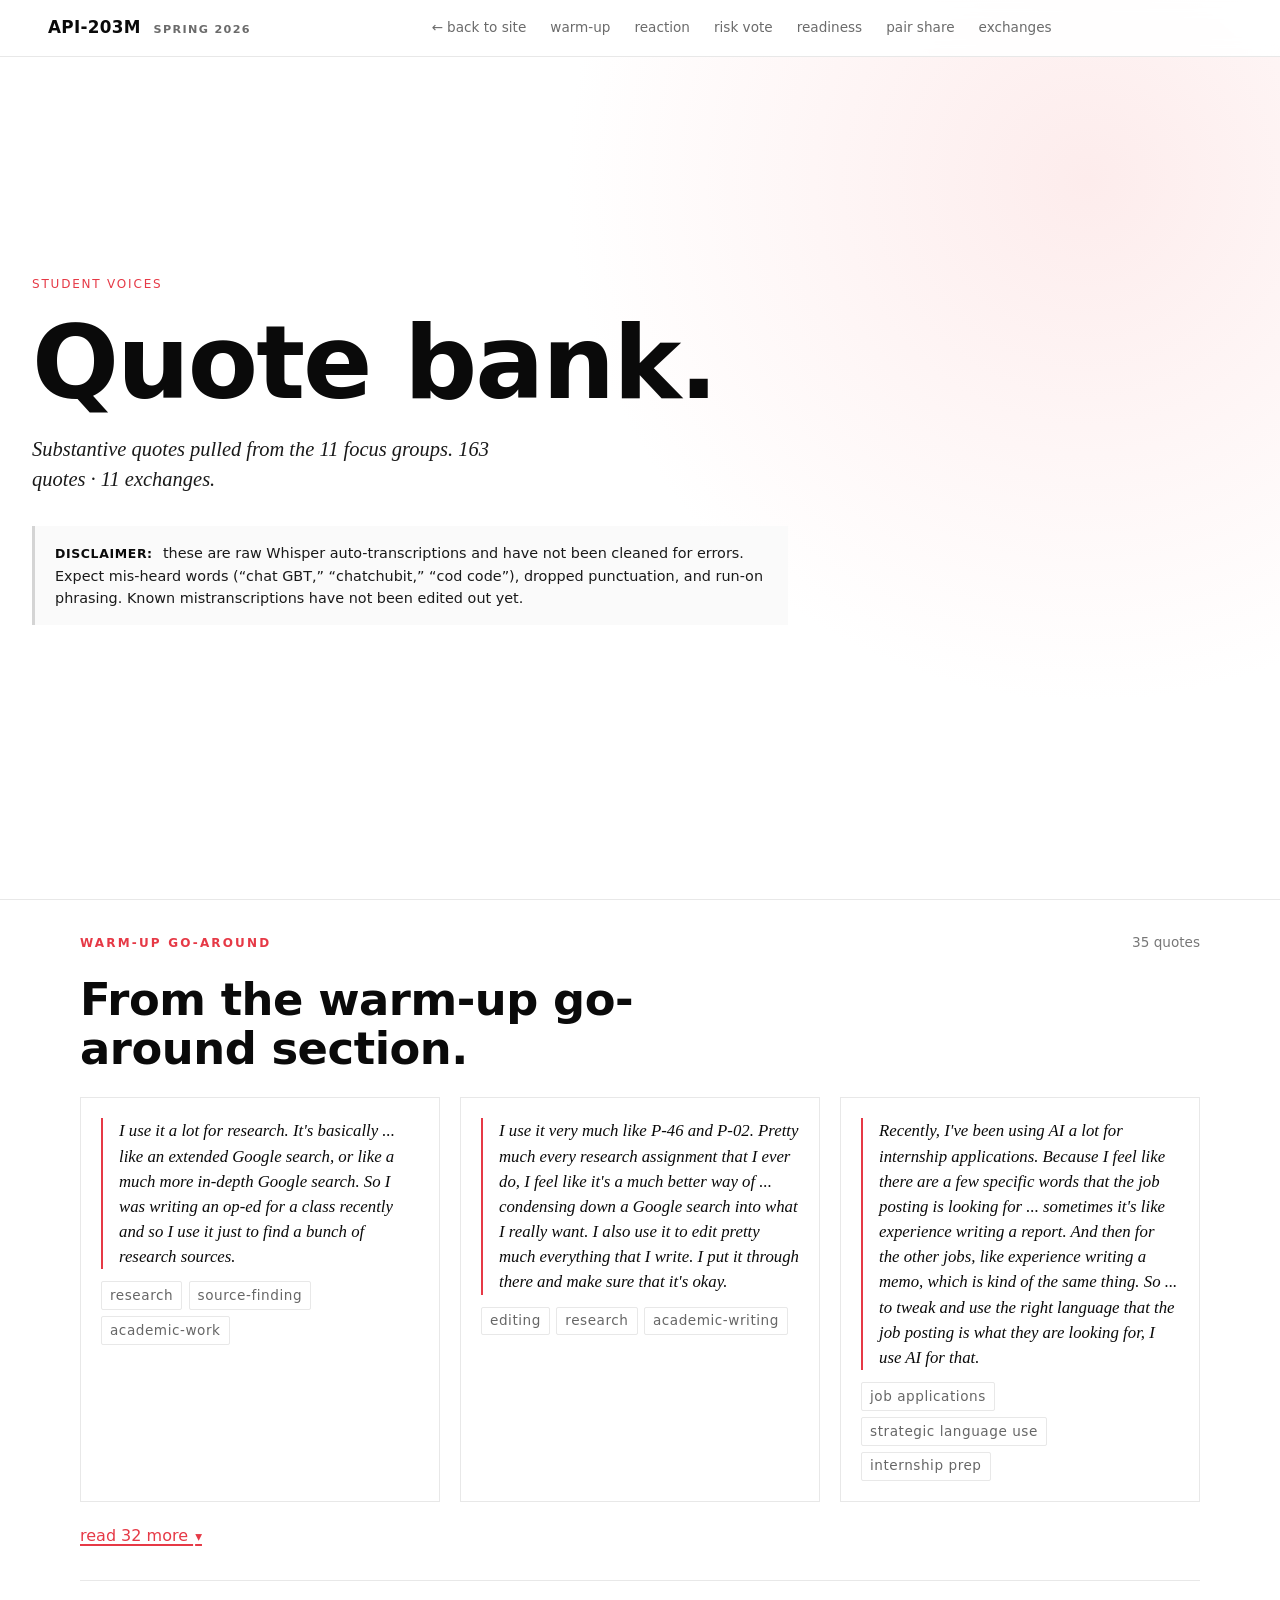
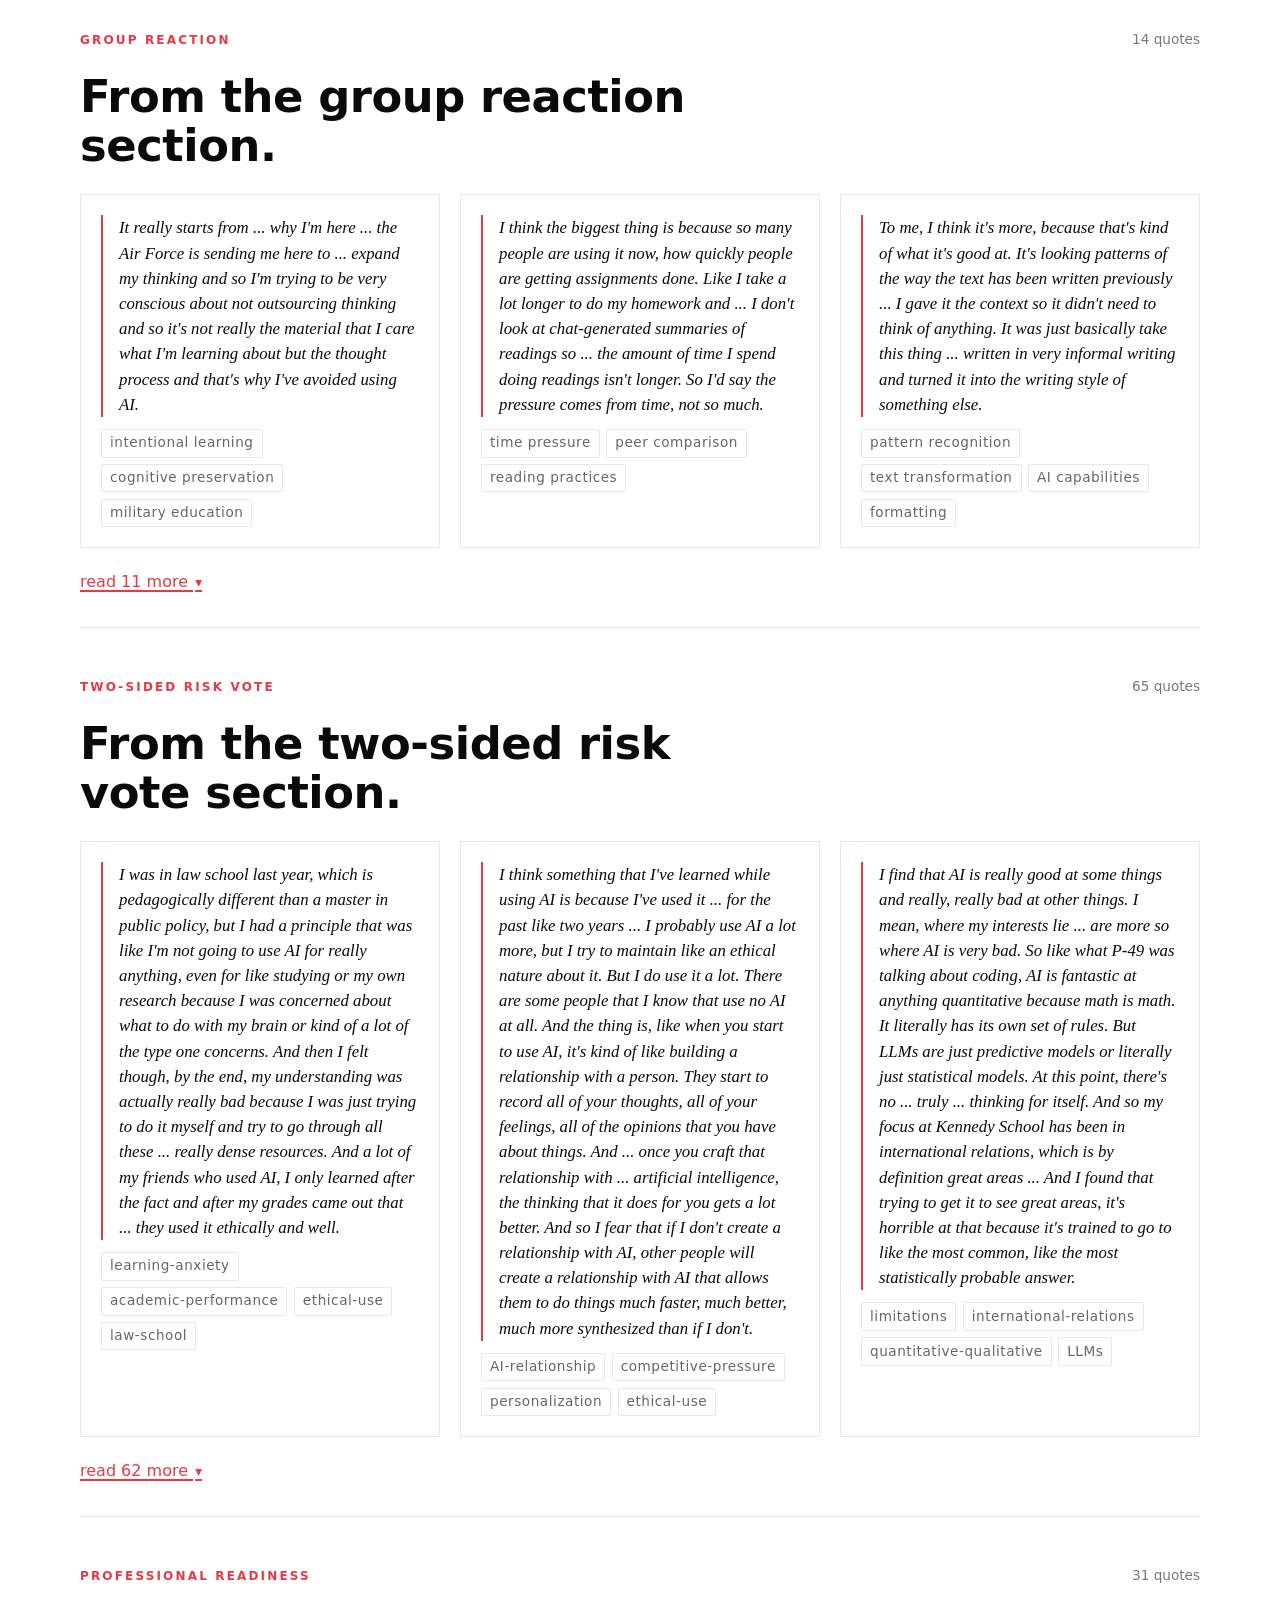
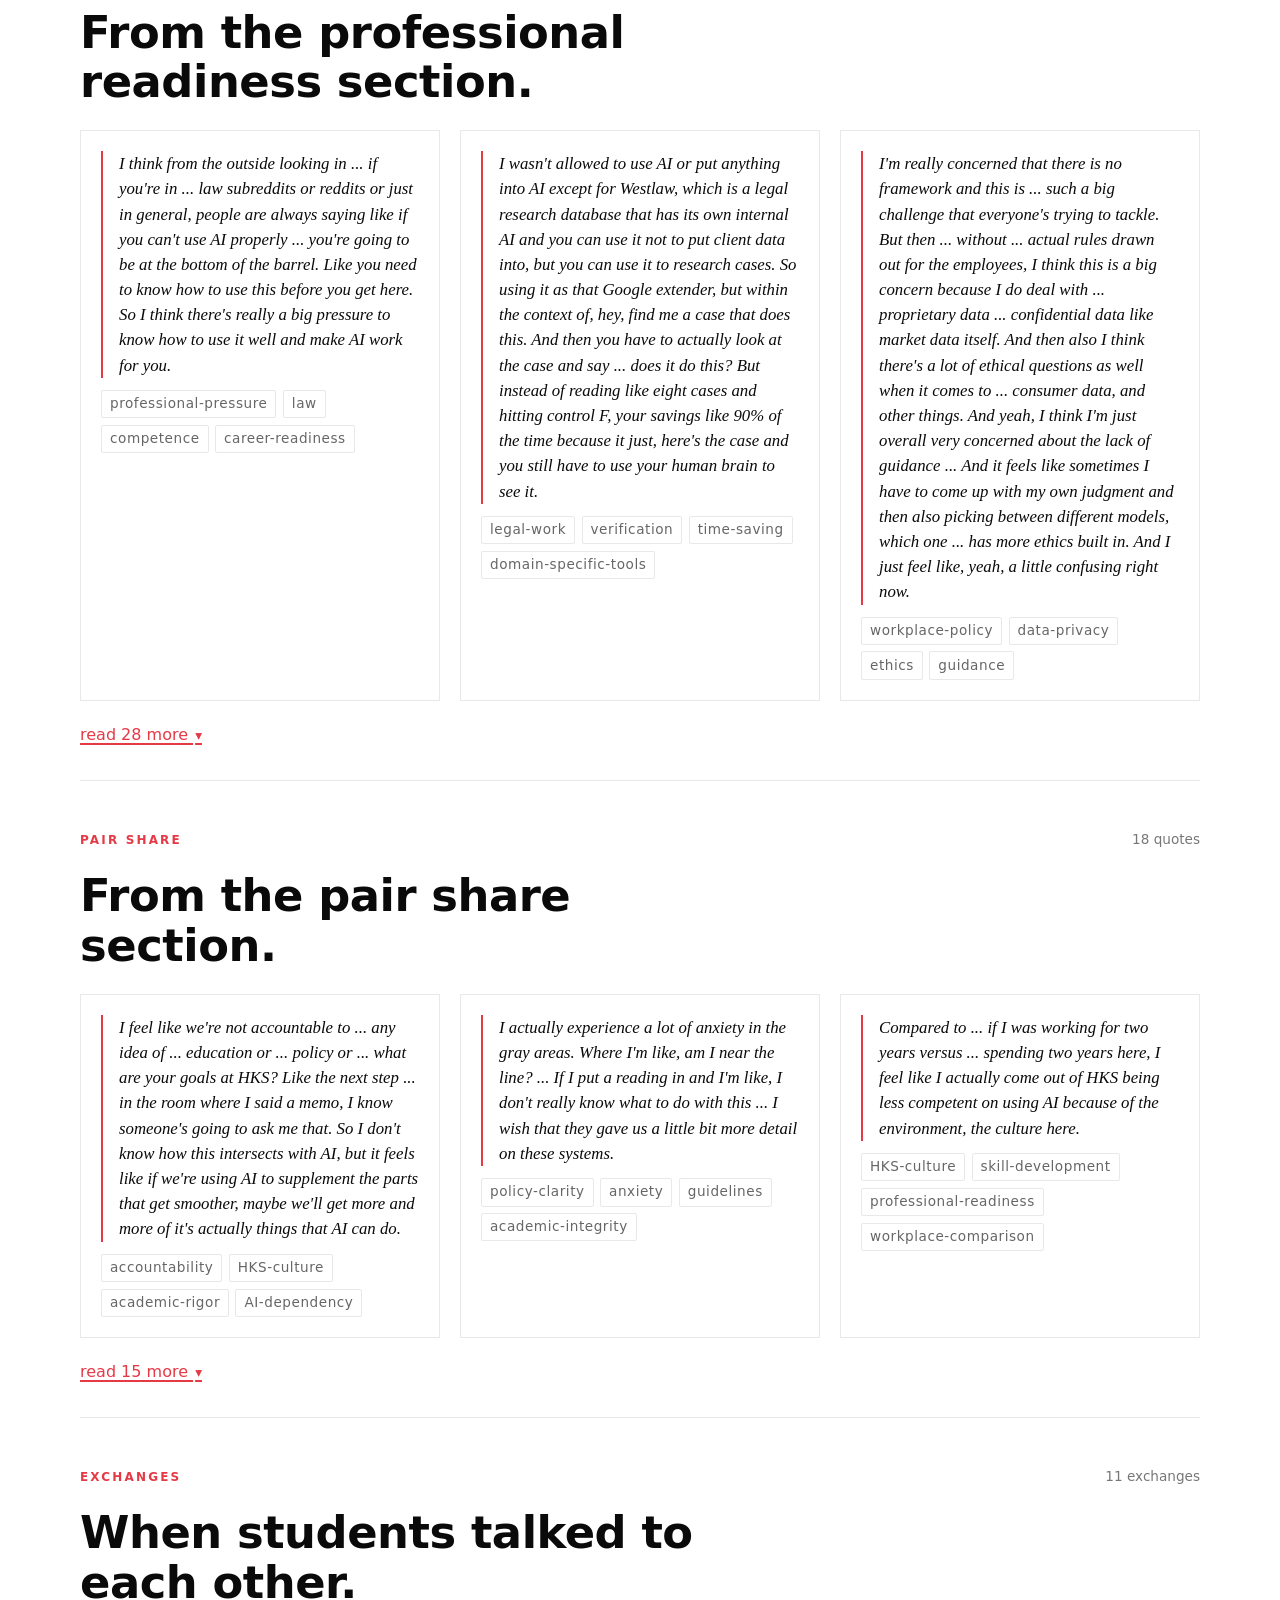
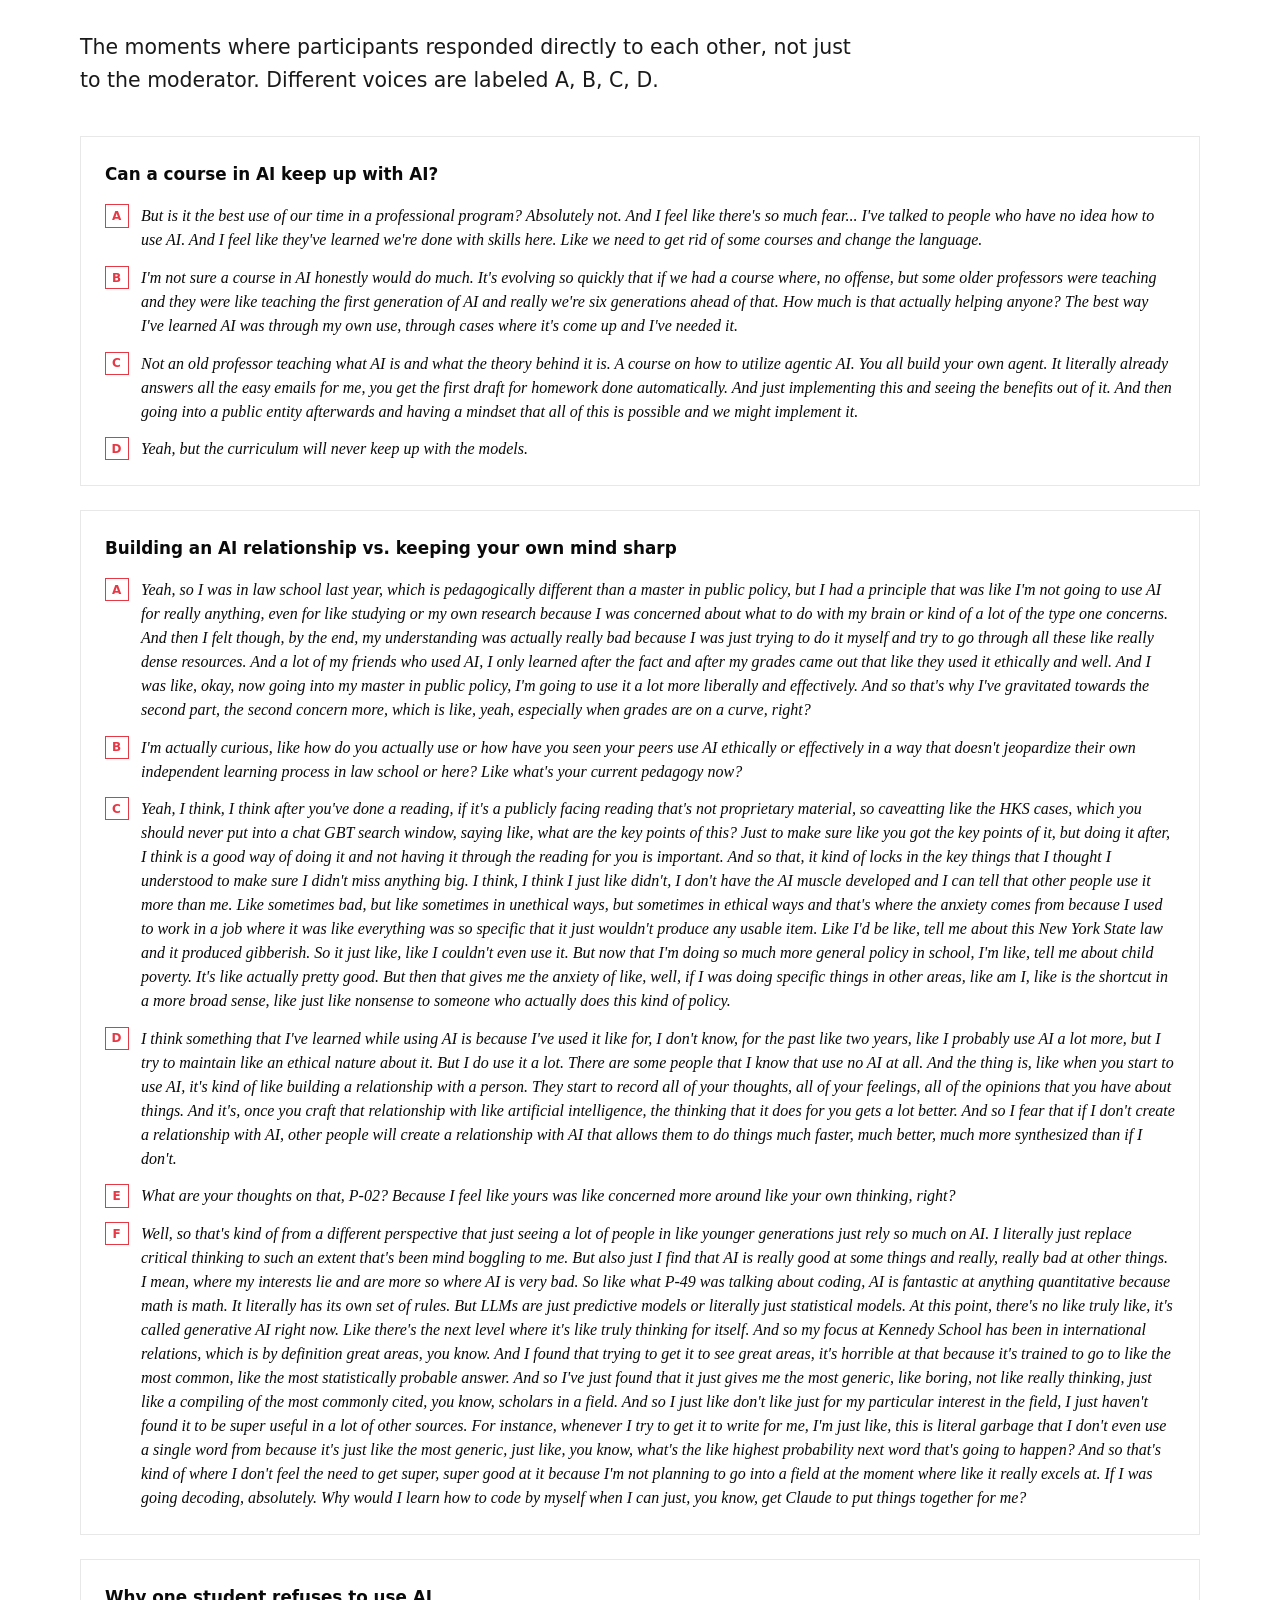
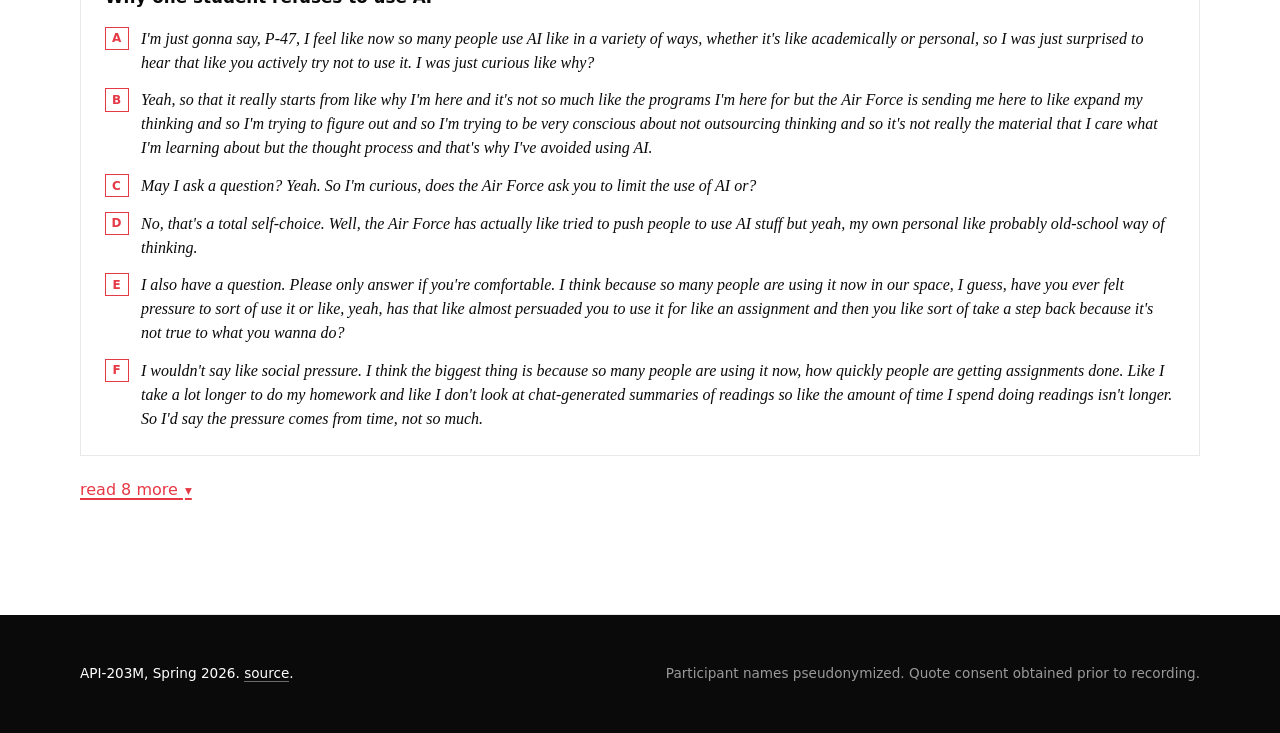
==== commit 7d6fea8c: "quote bank: 3 preview cards always visible per section + underlined 'read N more' link below (no mor" ====
--- a/quotes.html
+++ b/quotes.html
@@ -119,59 +119,85 @@
   const bySection = {};
   for (const q of quotes) (bySection[q.section_id] ||= []).push(q);
 
-  // Each section renders as a <details> expander. Default collapsed so the
-  // reader sees the table-of-contents view first, then opens sections one
-  // by one. No inner preview / "read more" — a section is either closed
-  // (just its title) or open (all its quotes).
-  const sectionExpander = (id, label, headingInner, countLabel, bodyHTML) => `
-    <details id="${id}" class="qb-section">
-      <summary class="qb-section-summary">
-        <div class="qb-section-kicker">
+  // Each section: header always visible, 3 preview cards always visible,
+  // a "read N more" link beneath them that toggles the rest.
+  const PREVIEW_N = 3;
+
+  const renderSection = ({ id, label, heading, ledeHTML, items, renderItem, wrapClass }) => {
+    const total = items.length;
+    const countLabel = `${total} ${wrapClass === "qb-exchanges" ? "exchange" : "quote"}${total === 1 ? "" : "s"}`;
+    const preview = items.slice(0, PREVIEW_N).map(renderItem).join("");
+    const rest = items.slice(PREVIEW_N).map(renderItem).join("");
+    const remaining = total - PREVIEW_N;
+    const expander = remaining > 0 ? `
+      <div class="qb-hidden" hidden>
+        <div class="${wrapClass}">${rest}</div>
+      </div>
+      <button type="button" class="qb-read-more" data-remaining="${remaining}">
+        read ${remaining} more <span aria-hidden="true">▾</span>
+      </button>` : "";
+    return `
+      <section id="${id}" class="qb-section">
+        <div class="qb-section-head">
           <span class="section-label">${escape(label)}</span>
-          <span class="qb-section-count">${escape(countLabel)}</span>
+          <span class="qb-section-count">${countLabel}</span>
         </div>
-        <h2 class="qb-section-h2">${headingInner}</h2>
-        <span class="qb-section-cue" aria-hidden="true">
-          <span class="qb-cue-open">Open section →</span>
-          <span class="qb-cue-close">← Collapse section</span>
-        </span>
-      </summary>
-      <div class="qb-section-body">${bodyHTML}</div>
-    </details>
-  `;
+        <h2 class="qb-section-h2">${heading}</h2>
+        ${ledeHTML || ""}
+        <div class="${wrapClass}">${preview}</div>
+        ${expander}
+      </section>`;
+  };
 
   const html = [];
   for (const s of SECTIONS) {
     const list = bySection[s.id] || [];
     if (!list.length) continue;
-    const body = `<div class="qb-quotes">${list.map(quoteCard).join("")}</div>`;
-    const countLabel = `${list.length} quote${list.length===1?"":"s"}`;
-    const heading = `From the ${escape(s.label)} section.`;
-    html.push(sectionExpander(s.id, s.label, heading, countLabel, body));
+    html.push(renderSection({
+      id: s.id,
+      label: s.label,
+      heading: `From the ${escape(s.label)} section.`,
+      items: list,
+      renderItem: quoteCard,
+      wrapClass: "qb-quotes",
+    }));
   }
 
   if (xs.length) {
-    const body = `
-      <p class="section-lede">
-        The moments where participants responded directly to each other,
-        not just to the moderator. Different voices are labeled A, B, C, D.
-      </p>
-      <div class="qb-exchanges">${xs.map(exchangeCard).join("")}</div>
-    `;
-    const countLabel = `${xs.length} exchange${xs.length===1?"":"s"}`;
-    const heading = `When students talked to each other.`;
-    html.push(sectionExpander("exchanges", "exchanges", heading, countLabel, body));
+    html.push(renderSection({
+      id: "exchanges",
+      label: "exchanges",
+      heading: "When students talked to each other.",
+      ledeHTML: `<p class="section-lede">The moments where participants responded directly to each other, not just to the moderator. Different voices are labeled A, B, C, D.</p>`,
+      items: xs,
+      renderItem: exchangeCard,
+      wrapClass: "qb-exchanges",
+    }));
   }
 
   root.innerHTML = html.join("") || `<div class="empty">no quotes found.</div>`;
 
-  // If the URL has a #section-id, auto-open that section and scroll.
+  // Toggle behavior for "read N more" buttons.
+  root.addEventListener("click", (e) => {
+    const btn = e.target.closest(".qb-read-more");
+    if (!btn) return;
+    const hiddenEl = btn.previousElementSibling;
+    if (!hiddenEl) return;
+    const isHidden = hiddenEl.hasAttribute("hidden");
+    if (isHidden) {
+      hiddenEl.removeAttribute("hidden");
+      btn.innerHTML = `collapse <span aria-hidden="true">▴</span>`;
+    } else {
+      hiddenEl.setAttribute("hidden", "");
+      const remaining = btn.dataset.remaining;
+      btn.innerHTML = `read ${remaining} more <span aria-hidden="true">▾</span>`;
+    }
+  });
+
+  // Deep-link: if the URL has #section-id, scroll to it.
   if (location.hash) {
     const el = document.querySelector(location.hash);
-    if (el && el.tagName === "DETAILS") {
-      el.open = true;
-      el.scrollIntoView({ block: "start" });
-    }
+    if (el) el.scrollIntoView({ block: "start" });
   }
 })();
 </script>
--- a/styles.css
+++ b/styles.css
@@ -1689,32 +1689,11 @@
 }
 
 .qb-root { padding: 2rem 0 5rem; }
-.qb-section { margin-top: 1.5rem; }
+.qb-section { margin-top: 3rem; padding-bottom: 2rem; border-bottom: 1px solid var(--rule); }
 .qb-section:first-child { margin-top: 0; }
-
-/* Section-as-expander: closed = just the TOC row; open = quotes revealed */
-details.qb-section {
-  border-top: 1px solid var(--rule-strong);
-  padding: 0;
-  background: transparent;
-}
-details.qb-section:last-of-type { border-bottom: 1px solid var(--rule-strong); }
-
-.qb-section-summary {
-  list-style: none;
-  cursor: pointer;
-  display: grid;
-  grid-template-columns: 1fr auto;
-  gap: 1rem;
-  align-items: baseline;
-  padding: 1.5rem 0;
-  transition: background 0.1s;
-}
-.qb-section-summary::-webkit-details-marker { display: none; }
-.qb-section-summary:hover { background: color-mix(in srgb, var(--accent) 6%, transparent); }
-
-.qb-section-kicker {
-  grid-column: 1 / -1;
+.qb-section:last-child { border-bottom: none; }
+
+.qb-section-head {
   display: flex;
   justify-content: space-between;
   align-items: baseline;
@@ -1733,25 +1712,26 @@
   font-weight: 700;
   line-height: 1.25;
   color: var(--ink);
-  margin: 0;
-  grid-column: 1;
-}
-.qb-section-cue {
-  grid-column: 2;
-  font-family: var(--font-display);
-  font-size: var(--fs-label);
-  font-weight: 700;
-  letter-spacing: 0.12em;
-  text-transform: uppercase;
+  margin: 0 0 1.5rem 0;
+}
+
+/* "read N more" — looks and behaves like a hyperlink */
+.qb-read-more {
+  display: inline-block;
+  margin-top: 1.5rem;
+  padding: 0;
+  background: none;
+  border: none;
+  cursor: pointer;
+  font-family: var(--font-body);
+  font-size: 1rem;
   color: var(--accent);
-  align-self: center;
-  white-space: nowrap;
-}
-details.qb-section[open] .qb-cue-open { display: none; }
-details.qb-section:not([open]) .qb-cue-close { display: none; }
-.qb-section-body {
-  padding: 0.5rem 0 2.25rem;
-}
+  text-decoration: underline;
+  text-decoration-thickness: 1.5px;
+  text-underline-offset: 3px;
+}
+.qb-read-more:hover { color: var(--ink); text-decoration-color: var(--ink); }
+.qb-read-more span { font-size: 0.85em; margin-left: 0.15em; }
 
 .qb-quotes {
   display: grid;
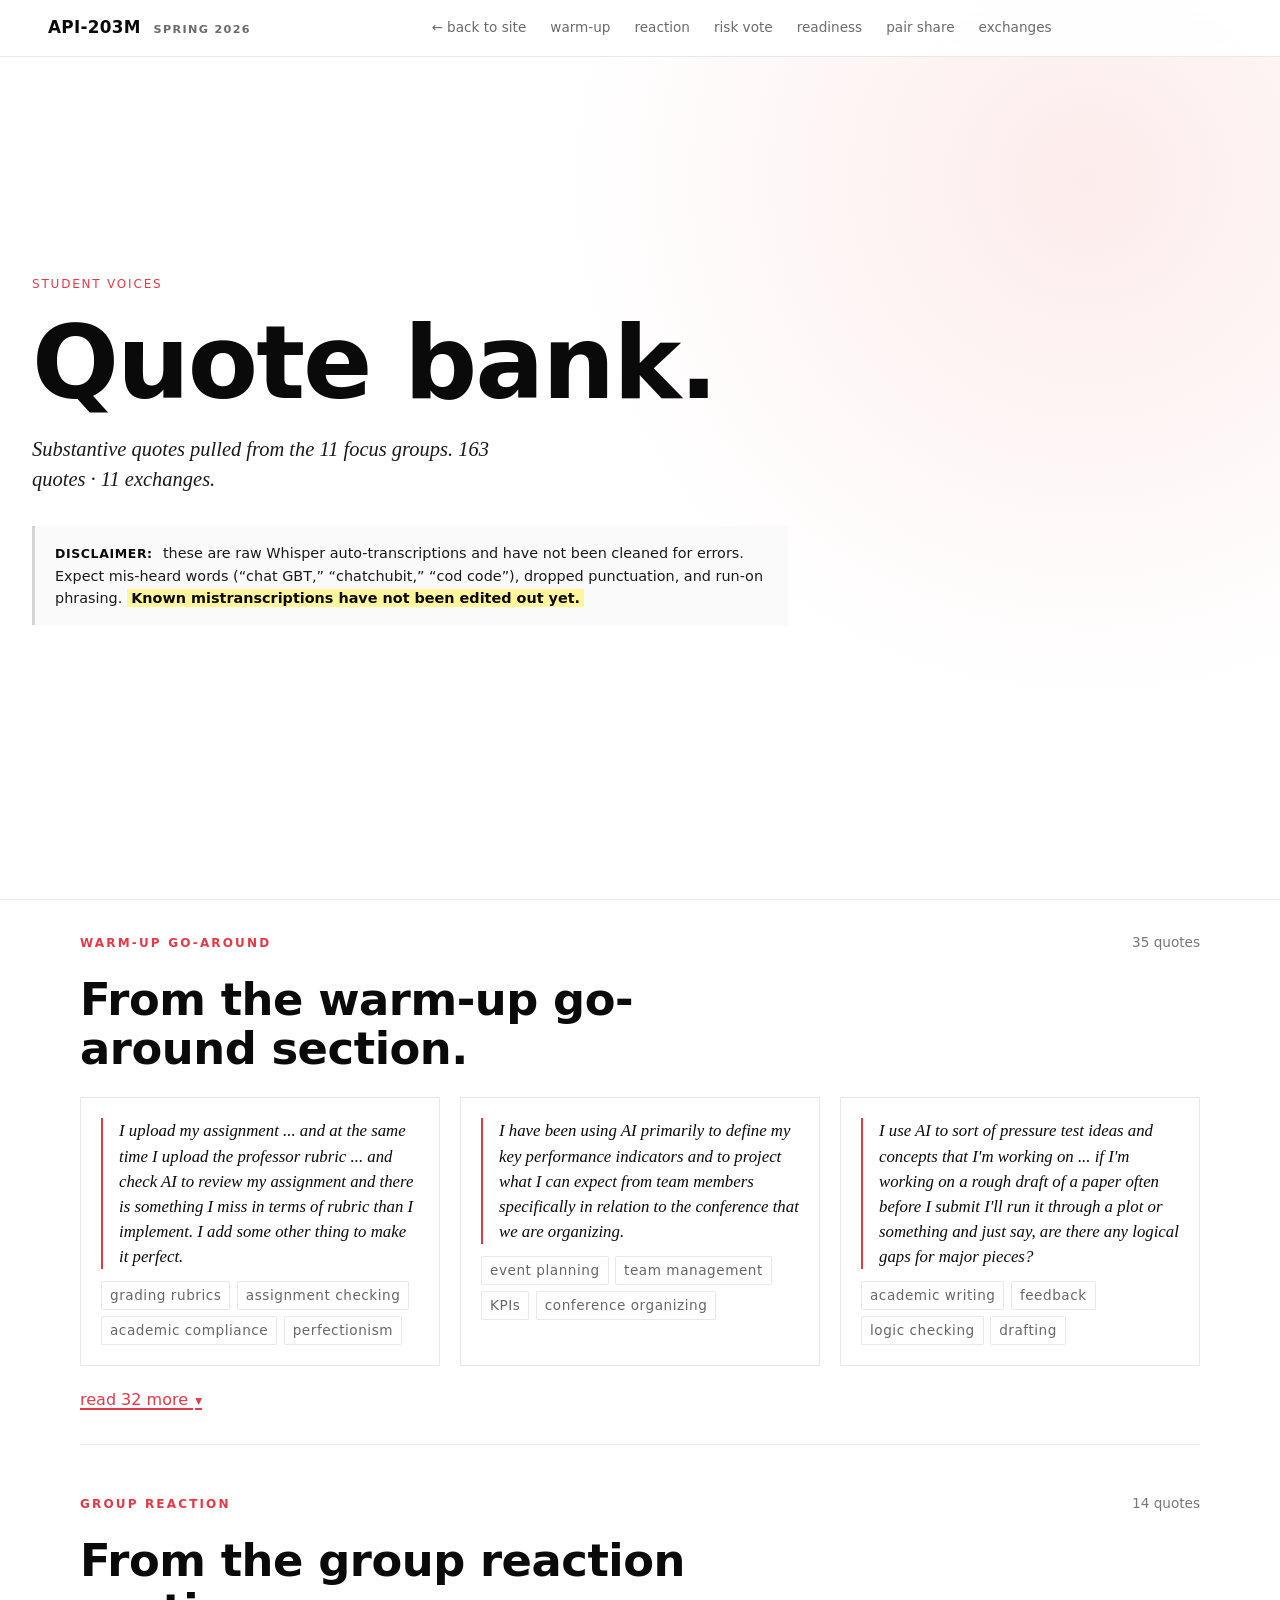
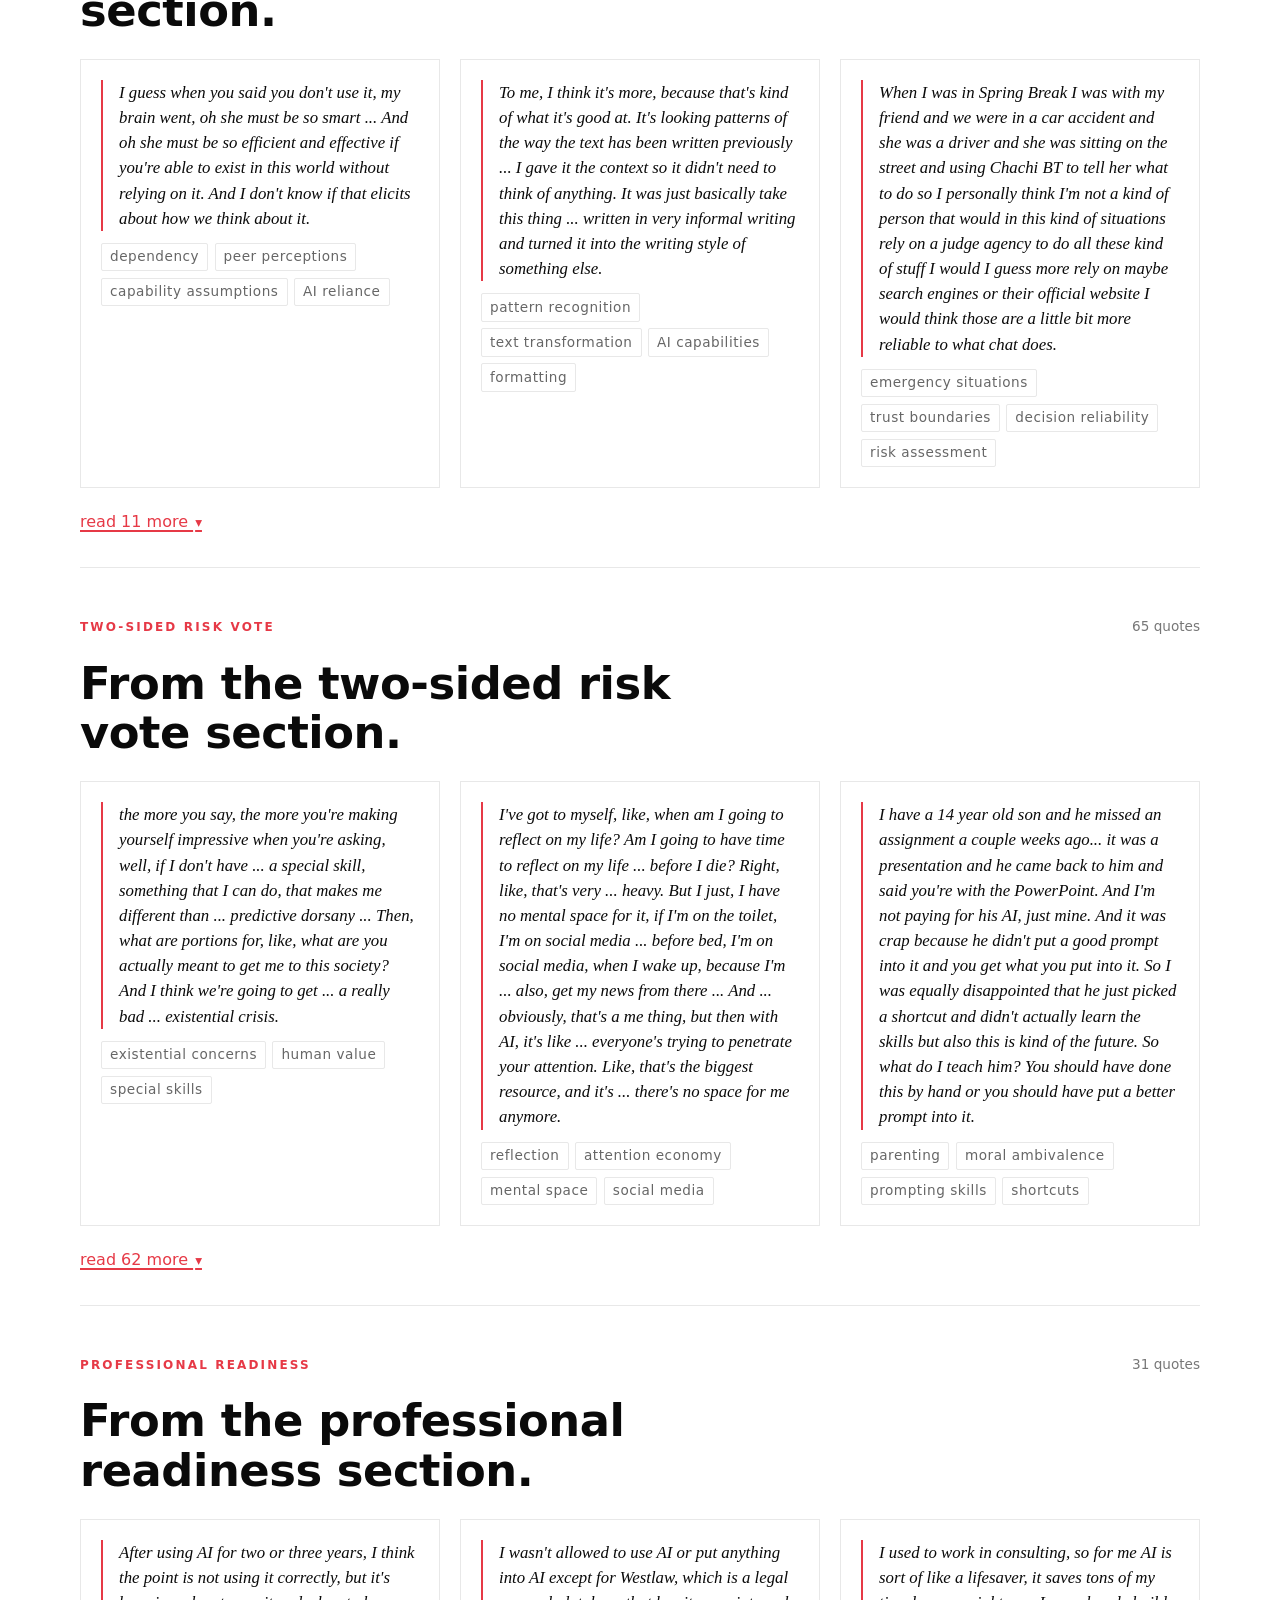
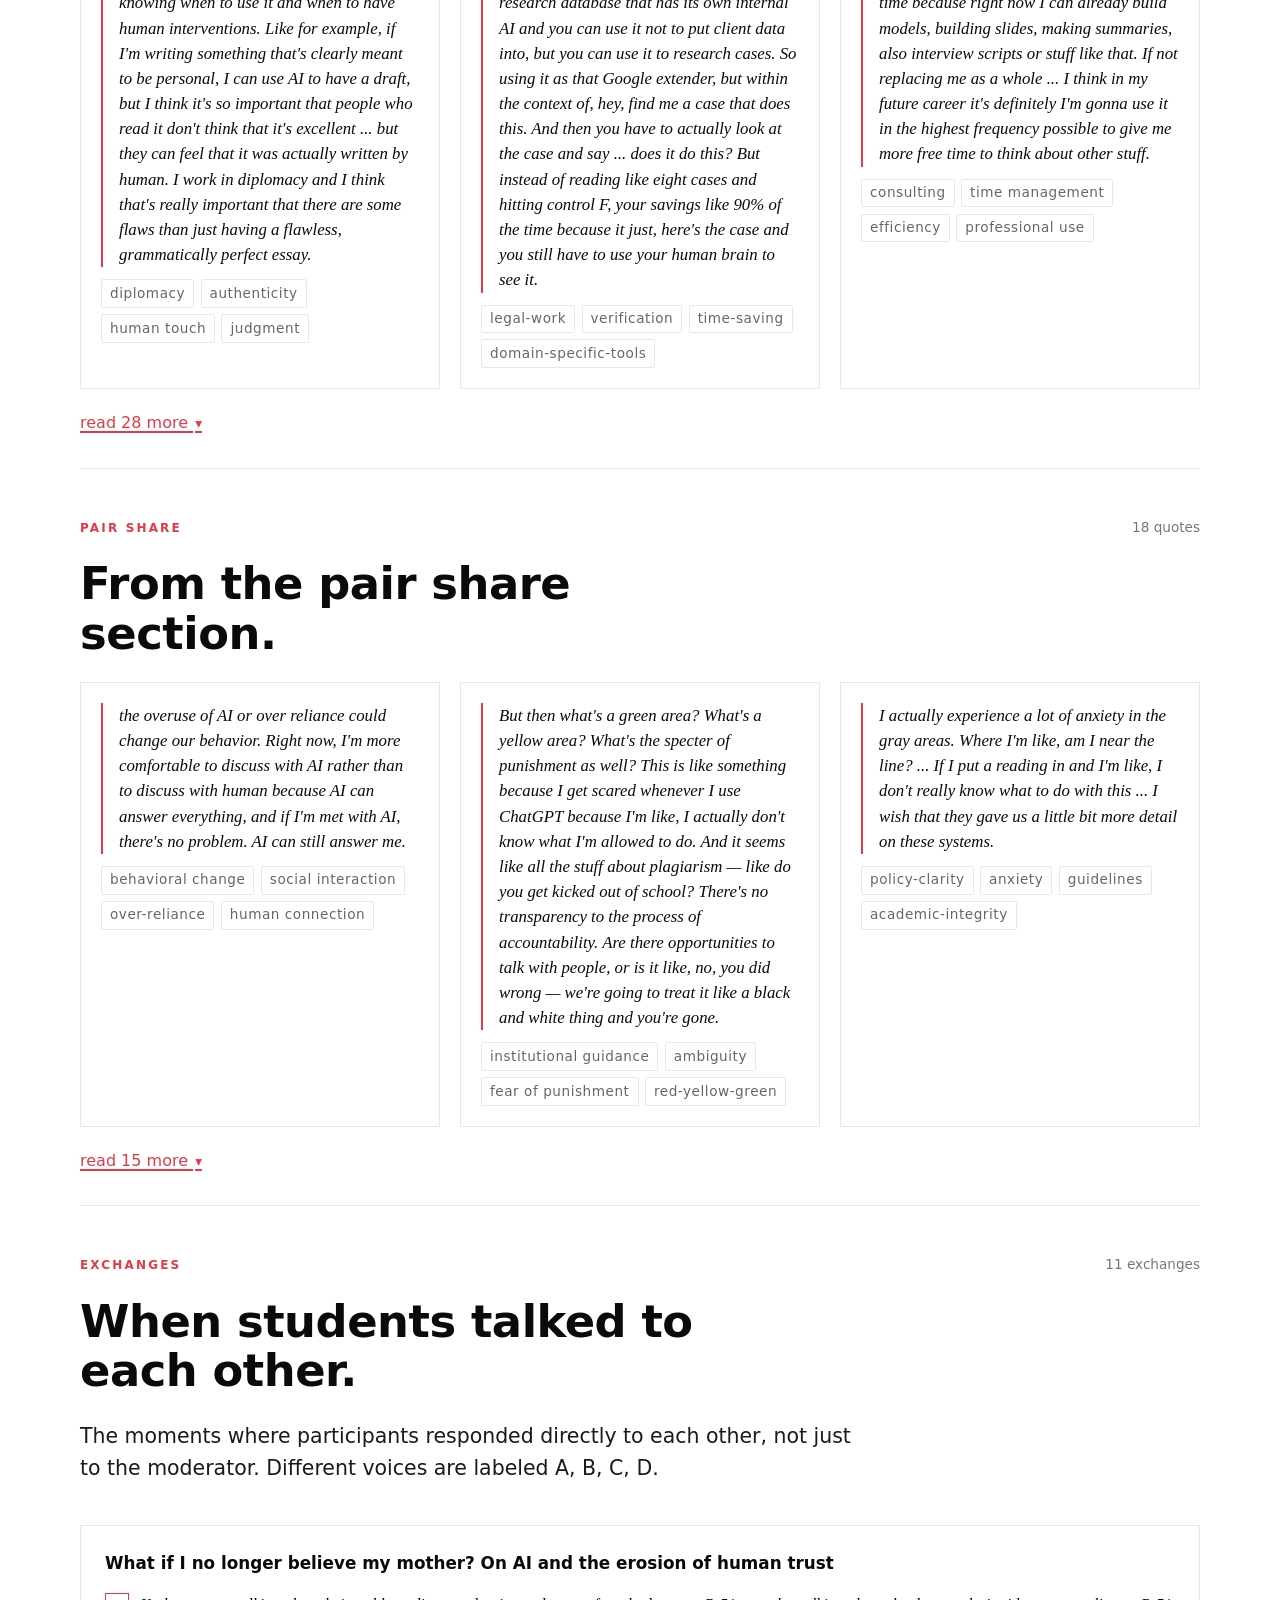
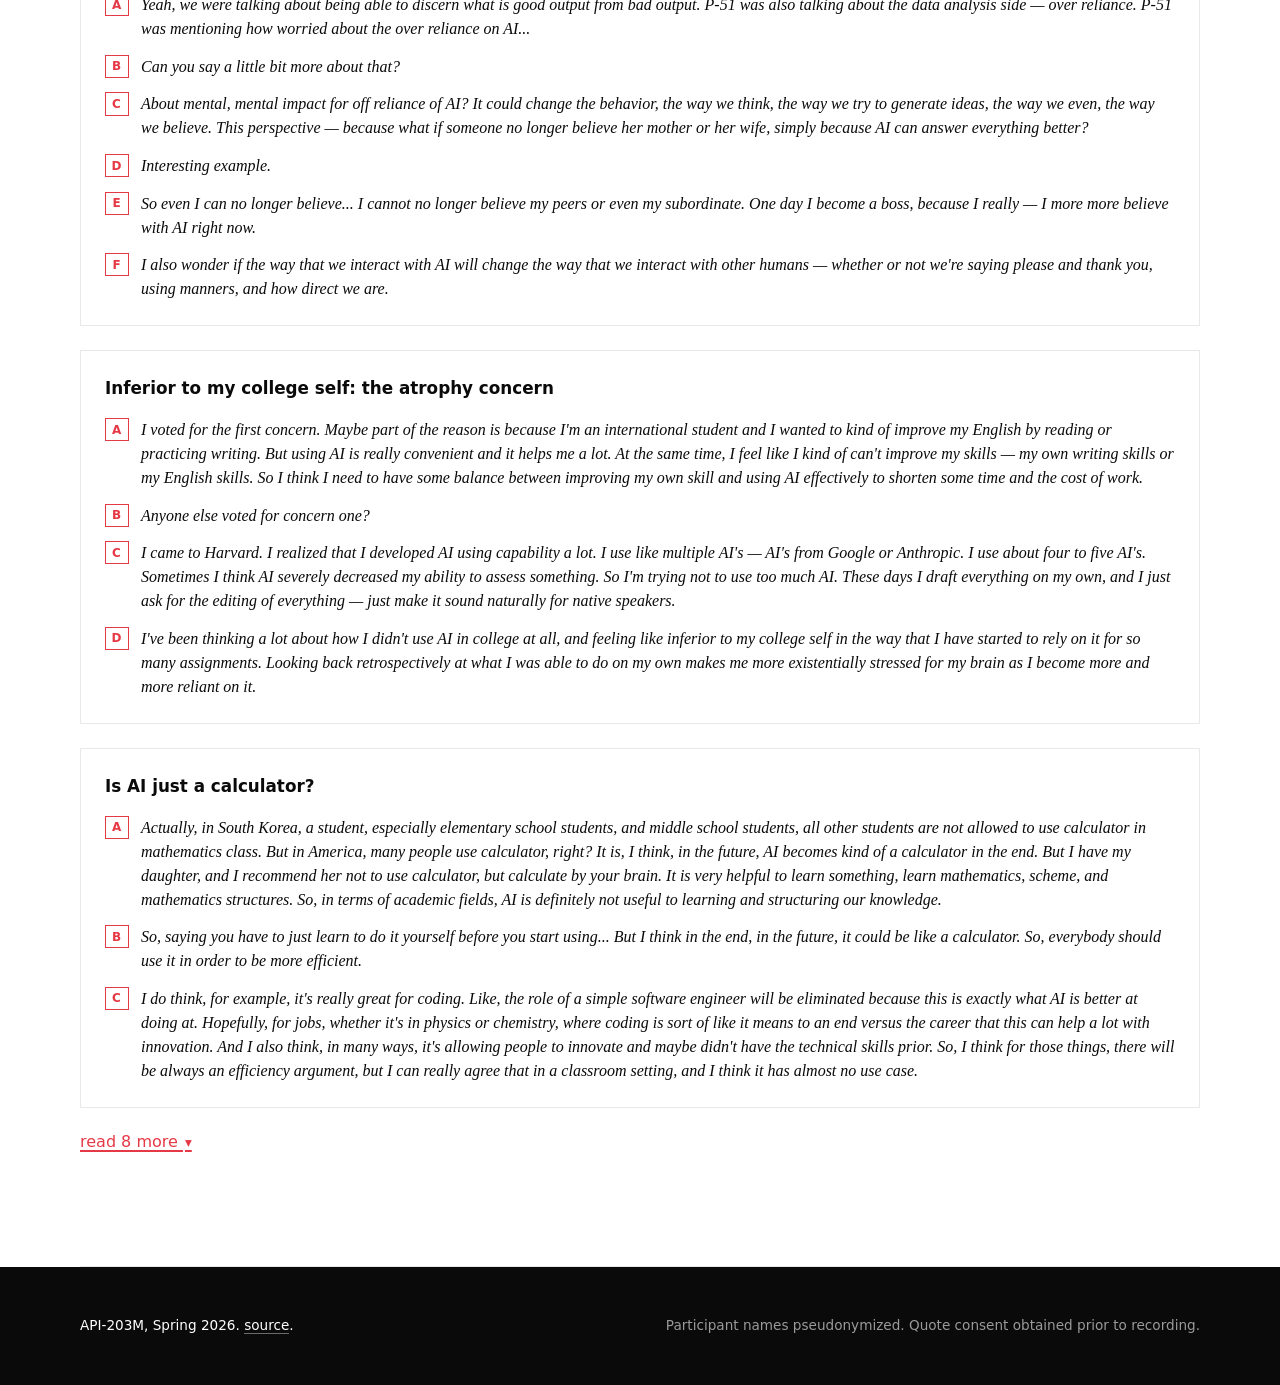
==== commit 74cd6412: "quote bank: yellow-highlight the mistranscription warning; shuffle quotes per page load so previews " ====
--- a/quotes.html
+++ b/quotes.html
@@ -36,8 +36,8 @@
       <strong>Disclaimer:</strong> these are raw Whisper auto-transcriptions
       and have not been cleaned for errors. Expect mis-heard words
       (&ldquo;chat GBT,&rdquo; &ldquo;chatchubit,&rdquo; &ldquo;cod code&rdquo;),
-      dropped punctuation, and run-on phrasing. Known mistranscriptions have
-      not been edited out yet.
+      dropped punctuation, and run-on phrasing.
+      <mark class="qb-warn">Known mistranscriptions have not been edited out yet.</mark>
     </p>
   </div>
 </section>
@@ -123,7 +123,19 @@
   // a "read N more" link beneath them that toggles the rest.
   const PREVIEW_N = 3;
 
+  // Shuffle items per page load so the 3 preview cards aren't always the
+  // first three in source order (which biases toward FG-01).
+  const shuffle = (arr) => {
+    const a = arr.slice();
+    for (let i = a.length - 1; i > 0; i--) {
+      const j = Math.floor(Math.random() * (i + 1));
+      [a[i], a[j]] = [a[j], a[i]];
+    }
+    return a;
+  };
+
   const renderSection = ({ id, label, heading, ledeHTML, items, renderItem, wrapClass }) => {
+    items = shuffle(items);
     const total = items.length;
     const countLabel = `${total} ${wrapClass === "qb-exchanges" ? "exchange" : "quote"}${total === 1 ? "" : "s"}`;
     const preview = items.slice(0, PREVIEW_N).map(renderItem).join("");
--- a/styles.css
+++ b/styles.css
@@ -1689,6 +1689,15 @@
 }
 
 .qb-root { padding: 2rem 0 5rem; }
+.qb-warn {
+  background: #fff59d;
+  color: var(--ink);
+  padding: 0.05em 0.3em;
+  font-weight: 700;
+  box-decoration-break: clone;
+  -webkit-box-decoration-break: clone;
+}
+
 .qb-section { margin-top: 3rem; padding-bottom: 2rem; border-bottom: 1px solid var(--rule); }
 .qb-section:first-child { margin-top: 0; }
 .qb-section:last-child { border-bottom: none; }
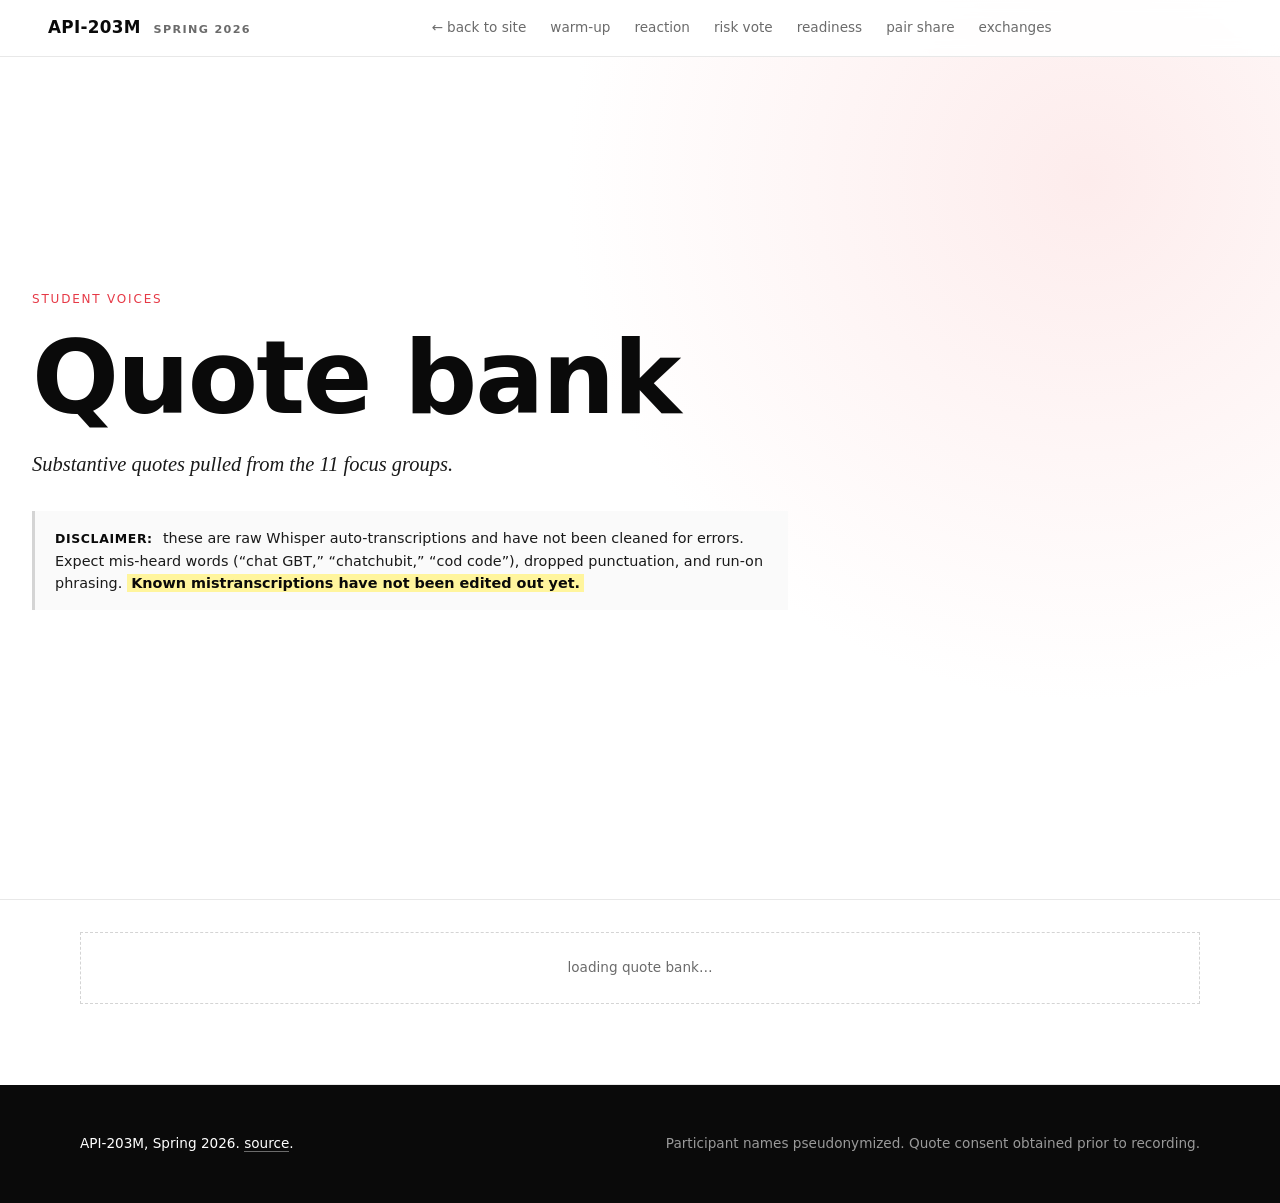
==== commit 97e7730a: "quote bank: e-colon → 'e-colon [econ]'; remove period from 'Quote bank'; add per-card upvotes with 3" ====
--- a/quotes.html
+++ b/quotes.html
@@ -27,7 +27,7 @@
 <section class="hero hero-compact qb-hero">
   <div class="hero-inner qb-hero-inner">
     <div class="hero-meta">Student voices</div>
-    <h1 class="qb-hero-title">Quote bank.</h1>
+    <h1 class="qb-hero-title">Quote bank</h1>
     <p class="hero-lede">
       Substantive quotes pulled from the 11 focus groups.
       <span id="qb-counts"></span>
@@ -56,6 +56,25 @@
 </footer>
 
 <script type="module">
+import { createClient } from "https://esm.sh/@supabase/supabase-js@2";
+let supabase = null;
+try {
+  const cfg = await import("./config.js");
+  if (cfg.SUPABASE_URL && !cfg.SUPABASE_URL.includes("YOUR-PROJECT")) {
+    supabase = createClient(cfg.SUPABASE_URL, cfg.SUPABASE_ANON_KEY);
+  }
+} catch (e) { /* config.js missing — upvotes degrade to local-only */ }
+
+function getVisitorId() {
+  let v = localStorage.getItem("visitor-id");
+  if (!v) {
+    v = (crypto.randomUUID && crypto.randomUUID()) ||
+        ("v_" + Math.random().toString(36).slice(2) + Date.now());
+    localStorage.setItem("visitor-id", v);
+  }
+  return v;
+}
+
 const CACHE_BUST = `?v=${Date.now()}`;
 
 function escape(s) {
@@ -79,11 +98,20 @@
   return r.json();
 }
 
+function upvoteHTML(quoteId) {
+  return `
+    <button type="button" class="qb-upvote" data-quote-id="${escape(quoteId)}" aria-label="Upvote this quote">
+      <span class="qb-upvote-arrow" aria-hidden="true">▲</span>
+      <span class="qb-upvote-count" data-count="0">0</span>
+    </button>`;
+}
+
 function quoteCard(q) {
   const topics = (q.topics || []).map(t => `<span class="qb-topic">${escape(t)}</span>`).join("");
   const text = q.cleaned_text || q.raw_text || "";
   return `
-    <article class="qb-quote">
+    <article class="qb-quote qb-card" data-quote-id="${escape(q.id)}">
+      ${upvoteHTML(q.id)}
       <blockquote class="qb-quote-text">${escape(text)}</blockquote>
       <div class="qb-quote-meta">
         ${topics}
@@ -97,7 +125,8 @@
     return `<p class="qb-exchange-turn"><span class="qb-exchange-speaker">${letter}</span>${escape(t.text)}</p>`;
   }).join("");
   return `
-    <article class="qb-exchange">
+    <article class="qb-exchange qb-card" data-quote-id="${escape(x.id)}">
+      ${upvoteHTML(x.id)}
       <h3 class="qb-exchange-label">${escape(x.label || "")}</h3>
       <div class="qb-exchange-body">${turns}</div>
     </article>`;
@@ -211,6 +240,86 @@
     const el = document.querySelector(location.hash);
     if (el) el.scrollIntoView({ block: "start" });
   }
+
+  // -------- Upvotes --------
+  // Tier shading: 0 = none, 1-4 = light, 5-9 = medium, 10+ = strong.
+  function tierClass(n) {
+    if (n >= 10) return "qb-tier-3";
+    if (n >= 5)  return "qb-tier-2";
+    if (n >= 1)  return "qb-tier-1";
+    return "";
+  }
+  function applyVote(card, n, voted) {
+    const countEl = card.querySelector(".qb-upvote-count");
+    if (countEl) { countEl.dataset.count = n; countEl.textContent = n; }
+    card.classList.remove("qb-tier-1","qb-tier-2","qb-tier-3");
+    const t = tierClass(n);
+    if (t) card.classList.add(t);
+    const btn = card.querySelector(".qb-upvote");
+    if (btn) btn.classList.toggle("is-voted", !!voted);
+  }
+
+  // Hydrate counts from Supabase (or stay at 0s if offline).
+  const myVotesKey = "qb-my-votes";
+  const myVotes = JSON.parse(localStorage.getItem(myVotesKey) || "{}");
+  if (supabase) {
+    const { data: counts } = await supabase.from("v_quote_vote_counts").select("*");
+    const byId = {};
+    if (counts) for (const r of counts) byId[r.quote_id] = r.n;
+    document.querySelectorAll(".qb-card").forEach((card) => {
+      const id = card.dataset.quoteId;
+      applyVote(card, byId[id] || 0, !!myVotes[id]);
+    });
+
+    // Replay any local votes not yet on server (e.g. from before backend was wired).
+    const visitorId = getVisitorId();
+    const localIds = Object.keys(myVotes);
+    if (localIds.length) {
+      await Promise.all(localIds.map(async (qid) => {
+        await supabase.from("quote_votes")
+          .insert({ visitor_id: visitorId, quote_id: qid })
+          .then(() => {}, () => {}); // ignore unique-constraint dupes
+      }));
+    }
+  } else {
+    // Local-only: at least show the visitor's own votes
+    document.querySelectorAll(".qb-card").forEach((card) => {
+      const id = card.dataset.quoteId;
+      if (myVotes[id]) applyVote(card, 1, true);
+    });
+  }
+
+  // Click handler: toggle vote on/off
+  root.addEventListener("click", async (e) => {
+    const btn = e.target.closest(".qb-upvote");
+    if (!btn) return;
+    e.stopPropagation();
+    const card = btn.closest(".qb-card");
+    const qid = btn.dataset.quoteId;
+    const countEl = btn.querySelector(".qb-upvote-count");
+    const cur = parseInt(countEl.dataset.count, 10) || 0;
+    const wasVoted = !!myVotes[qid];
+
+    if (wasVoted) {
+      applyVote(card, Math.max(0, cur - 1), false);
+      delete myVotes[qid];
+      if (supabase) {
+        await supabase.from("quote_votes")
+          .delete().eq("visitor_id", getVisitorId()).eq("quote_id", qid);
+      }
+    } else {
+      applyVote(card, cur + 1, true);
+      myVotes[qid] = true;
+      if (supabase) {
+        const { error } = await supabase.from("quote_votes")
+          .insert({ visitor_id: getVisitorId(), quote_id: qid });
+        if (error && !String(error.code || "").startsWith("23")) {
+          console.warn("quote vote insert failed:", error);
+        }
+      }
+    }
+    localStorage.setItem(myVotesKey, JSON.stringify(myVotes));
+  });
 })();
 </script>
 
--- a/styles.css
+++ b/styles.css
@@ -1752,7 +1752,51 @@
   padding: 1.25rem;
   background: var(--paper);
   display: flex; flex-direction: column; gap: 0.75rem;
-}
+  position: relative;
+  transition: background 0.2s, border-color 0.2s;
+}
+
+/* Upvote button — small, top-right of any qb-card */
+.qb-card { position: relative; }
+.qb-upvote {
+  position: absolute;
+  top: 0.6rem;
+  right: 0.6rem;
+  display: inline-flex;
+  align-items: center;
+  gap: 0.3rem;
+  padding: 0.25rem 0.5rem;
+  background: var(--paper);
+  border: 1px solid var(--rule-strong);
+  border-radius: 2px;
+  cursor: pointer;
+  font-family: var(--font-body);
+  font-size: 0.78rem;
+  color: var(--ink-dim, #777);
+  transition: all 0.12s;
+  z-index: 1;
+}
+.qb-upvote:hover {
+  border-color: var(--accent);
+  color: var(--accent);
+  transform: translateY(-1px);
+}
+.qb-upvote.is-voted {
+  background: var(--accent);
+  color: var(--paper);
+  border-color: var(--accent);
+}
+.qb-upvote-arrow { font-size: 0.85em; line-height: 1; }
+.qb-upvote-count { font-variant-numeric: tabular-nums; min-width: 0.7em; text-align: right; }
+
+/* Tier shading — soft red wash, three steps */
+.qb-card.qb-tier-1 { background: color-mix(in srgb, var(--accent) 5%,  var(--paper)); border-color: color-mix(in srgb, var(--accent) 25%, var(--rule)); }
+.qb-card.qb-tier-2 { background: color-mix(in srgb, var(--accent) 12%, var(--paper)); border-color: color-mix(in srgb, var(--accent) 45%, var(--rule)); }
+.qb-card.qb-tier-3 { background: color-mix(in srgb, var(--accent) 22%, var(--paper)); border-color: color-mix(in srgb, var(--accent) 70%, var(--rule)); }
+
+/* Make room for the upvote button on the right of quote text + exchange title */
+.qb-quote-text { padding-right: 3.5rem; }
+.qb-exchange-label { padding-right: 3.5rem; }
 .qb-quote-text {
   font-family: var(--font-quote);
   font-style: italic;
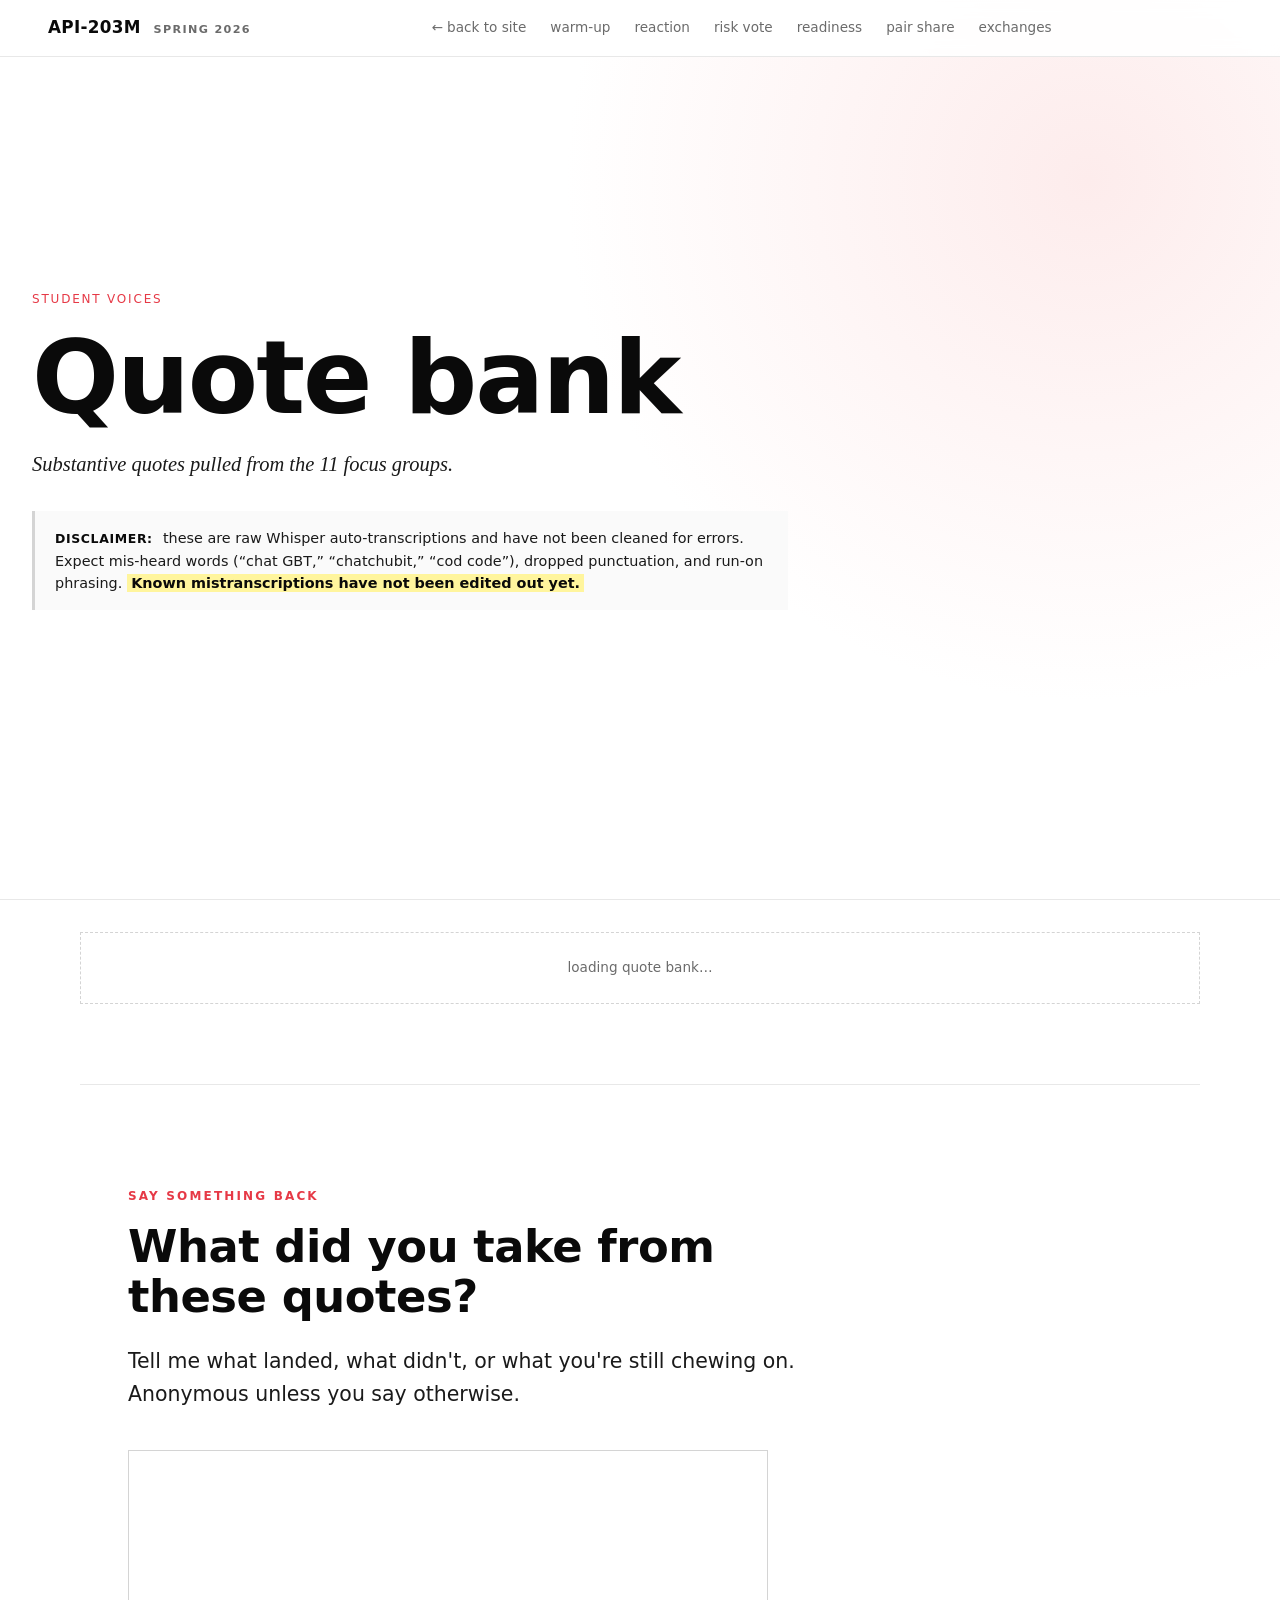
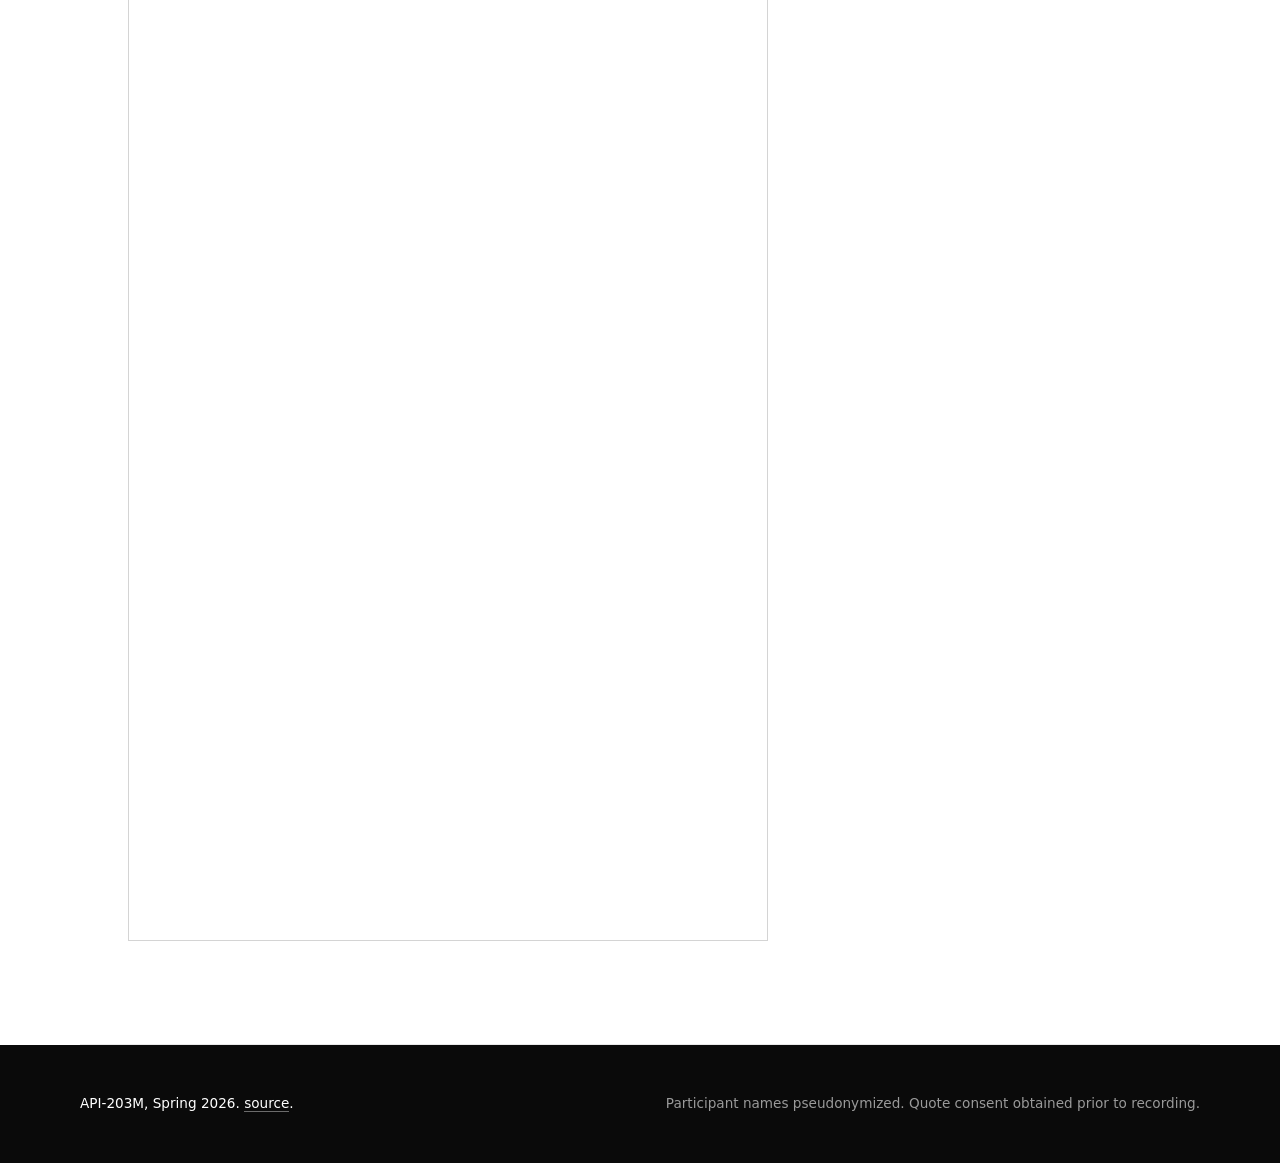
==== commit 433b9452: "quote bank: embed reactions Google Form at bottom of page" ====
--- a/quotes.html
+++ b/quotes.html
@@ -46,6 +46,18 @@
   <div class="empty">loading quote bank…</div>
 </main>
 
+<section id="qb-react" class="section section-comments">
+  <div class="section-label">say something back</div>
+  <h2>What did you take from these quotes?</h2>
+  <p class="section-lede">
+    Tell me what landed, what didn't, or what you're still chewing on.
+    Anonymous unless you say otherwise.
+  </p>
+  <div class="form-embed">
+    <iframe src="https://docs.google.com/forms/d/e/1FAIpQLSe85ecubHKdQOpPUslC1VwzJcNbXeyuLmRRCdbutqxmgFbuFw/viewform?embedded=true" width="640" height="1091" frameborder="0" marginheight="0" marginwidth="0" loading="lazy">Loading…</iframe>
+  </div>
+</section>
+
 <footer class="site-footer">
   <div class="footer-inner">
     <div>API-203M, Spring 2026. <a href="https://github.com/lizmckenna/api-203m-fg-site">source</a>.</div>
@@ -111,11 +123,9 @@
   const text = q.cleaned_text || q.raw_text || "";
   return `
     <article class="qb-quote qb-card" data-quote-id="${escape(q.id)}">
-      ${upvoteHTML(q.id)}
       <blockquote class="qb-quote-text">${escape(text)}</blockquote>
-      <div class="qb-quote-meta">
-        ${topics}
-      </div>
+      <div class="qb-quote-meta">${topics}</div>
+      <div class="qb-card-foot">${upvoteHTML(q.id)}</div>
     </article>`;
 }
 
@@ -126,9 +136,9 @@
   }).join("");
   return `
     <article class="qb-exchange qb-card" data-quote-id="${escape(x.id)}">
-      ${upvoteHTML(x.id)}
       <h3 class="qb-exchange-label">${escape(x.label || "")}</h3>
       <div class="qb-exchange-body">${turns}</div>
+      <div class="qb-card-foot">${upvoteHTML(x.id)}</div>
     </article>`;
 }
 
--- a/styles.css
+++ b/styles.css
@@ -1756,25 +1756,31 @@
   transition: background 0.2s, border-color 0.2s;
 }
 
-/* Upvote button — small, top-right of any qb-card */
-.qb-card { position: relative; }
+/* Card foot — flex row with upvote pinned to the right */
+.qb-card { display: flex; flex-direction: column; }
+.qb-card-foot {
+  margin-top: auto;
+  padding-top: 0.85rem;
+  display: flex;
+  justify-content: flex-end;
+  align-items: center;
+  border-top: 1px solid var(--rule);
+}
+
+/* Upvote button — bottom-right of any qb-card */
 .qb-upvote {
-  position: absolute;
-  top: 0.6rem;
-  right: 0.6rem;
   display: inline-flex;
   align-items: center;
-  gap: 0.3rem;
-  padding: 0.25rem 0.5rem;
+  gap: 0.4rem;
+  padding: 0.35rem 0.7rem;
   background: var(--paper);
   border: 1px solid var(--rule-strong);
   border-radius: 2px;
   cursor: pointer;
   font-family: var(--font-body);
-  font-size: 0.78rem;
+  font-size: 0.85rem;
   color: var(--ink-dim, #777);
   transition: all 0.12s;
-  z-index: 1;
 }
 .qb-upvote:hover {
   border-color: var(--accent);
@@ -1786,17 +1792,13 @@
   color: var(--paper);
   border-color: var(--accent);
 }
-.qb-upvote-arrow { font-size: 0.85em; line-height: 1; }
-.qb-upvote-count { font-variant-numeric: tabular-nums; min-width: 0.7em; text-align: right; }
-
-/* Tier shading — soft red wash, three steps */
-.qb-card.qb-tier-1 { background: color-mix(in srgb, var(--accent) 5%,  var(--paper)); border-color: color-mix(in srgb, var(--accent) 25%, var(--rule)); }
-.qb-card.qb-tier-2 { background: color-mix(in srgb, var(--accent) 12%, var(--paper)); border-color: color-mix(in srgb, var(--accent) 45%, var(--rule)); }
-.qb-card.qb-tier-3 { background: color-mix(in srgb, var(--accent) 22%, var(--paper)); border-color: color-mix(in srgb, var(--accent) 70%, var(--rule)); }
-
-/* Make room for the upvote button on the right of quote text + exchange title */
-.qb-quote-text { padding-right: 3.5rem; }
-.qb-exchange-label { padding-right: 3.5rem; }
+.qb-upvote-arrow { font-size: 0.95em; line-height: 1; }
+.qb-upvote-count { font-variant-numeric: tabular-nums; min-width: 0.7em; text-align: right; font-weight: 700; }
+
+/* Tier shading — soft red wash, three steps. Bumped tier-1 so 1 vote is clearly visible. */
+.qb-card.qb-tier-1 { background: color-mix(in srgb, var(--accent) 12%, var(--paper)); border-color: color-mix(in srgb, var(--accent) 35%, var(--rule)); }
+.qb-card.qb-tier-2 { background: color-mix(in srgb, var(--accent) 22%, var(--paper)); border-color: color-mix(in srgb, var(--accent) 55%, var(--rule)); }
+.qb-card.qb-tier-3 { background: color-mix(in srgb, var(--accent) 38%, var(--paper)); border-color: color-mix(in srgb, var(--accent) 80%, var(--rule)); }
 .qb-quote-text {
   font-family: var(--font-quote);
   font-style: italic;
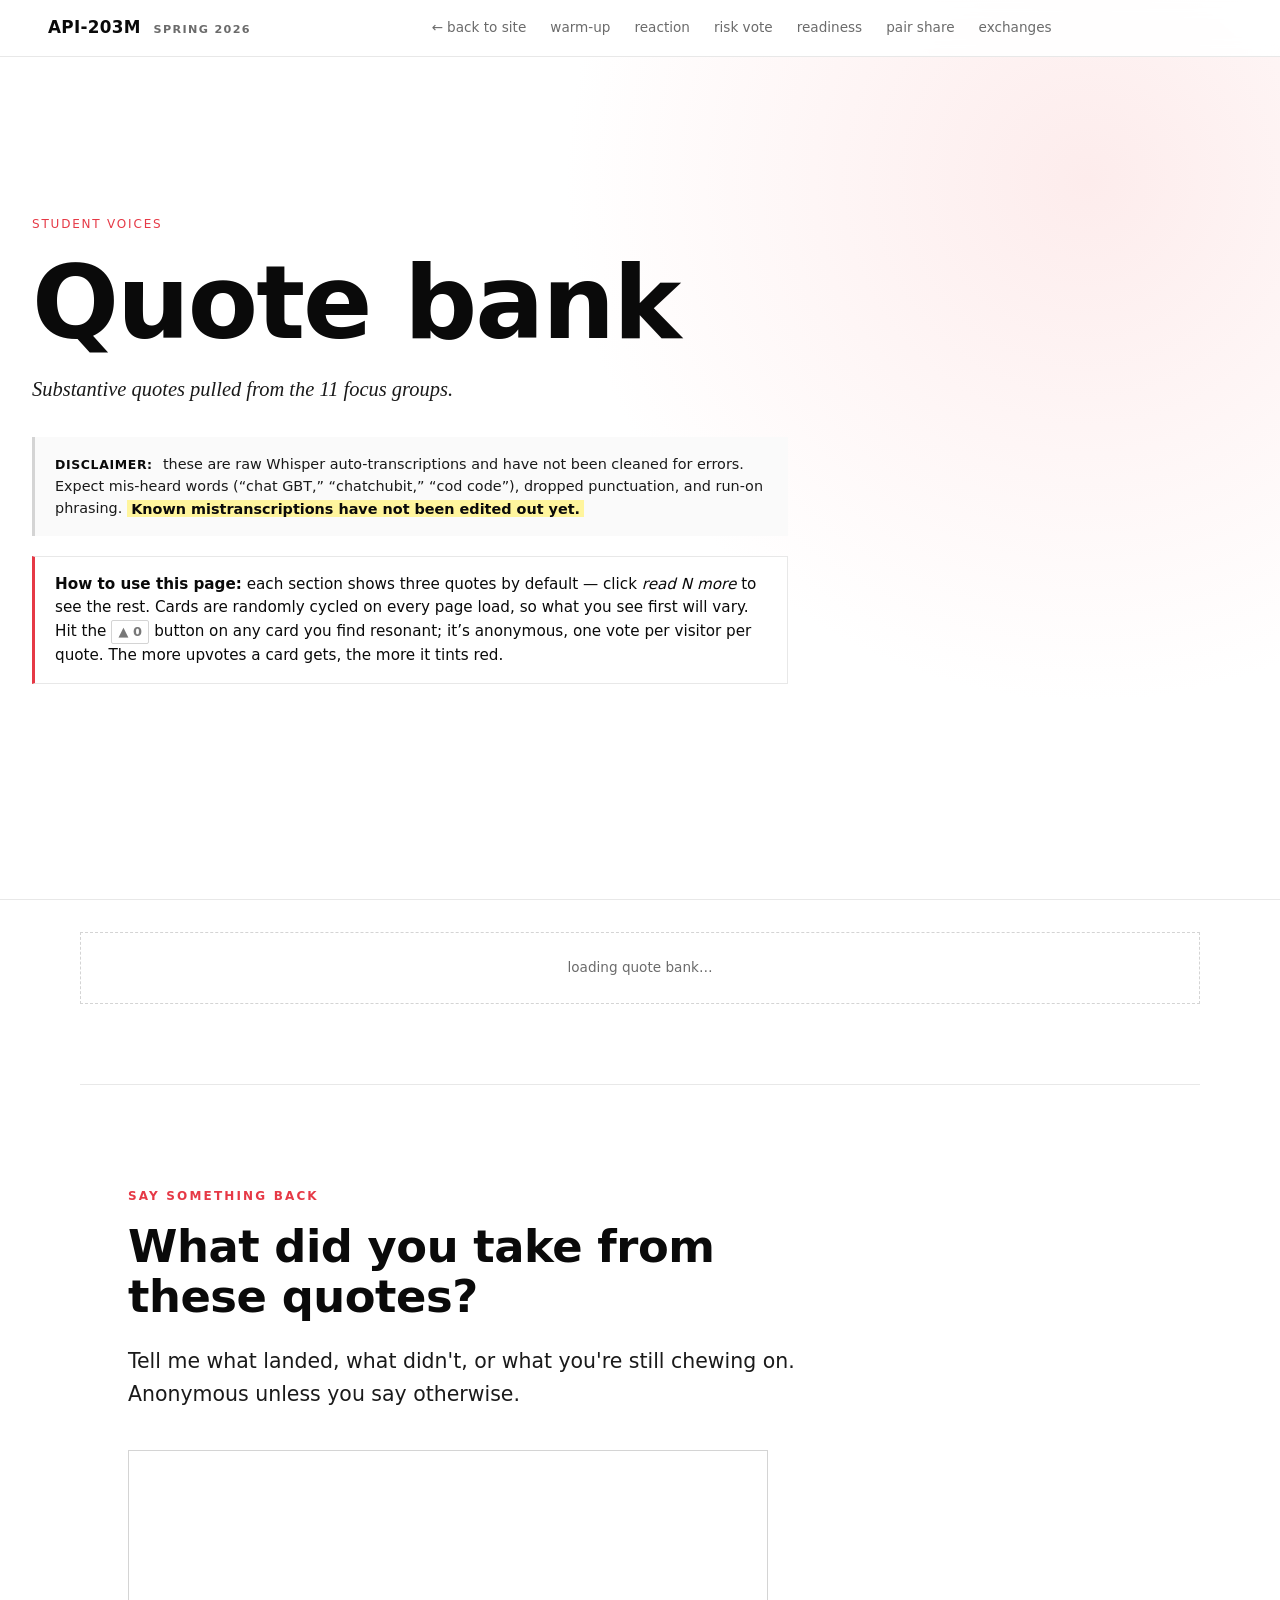
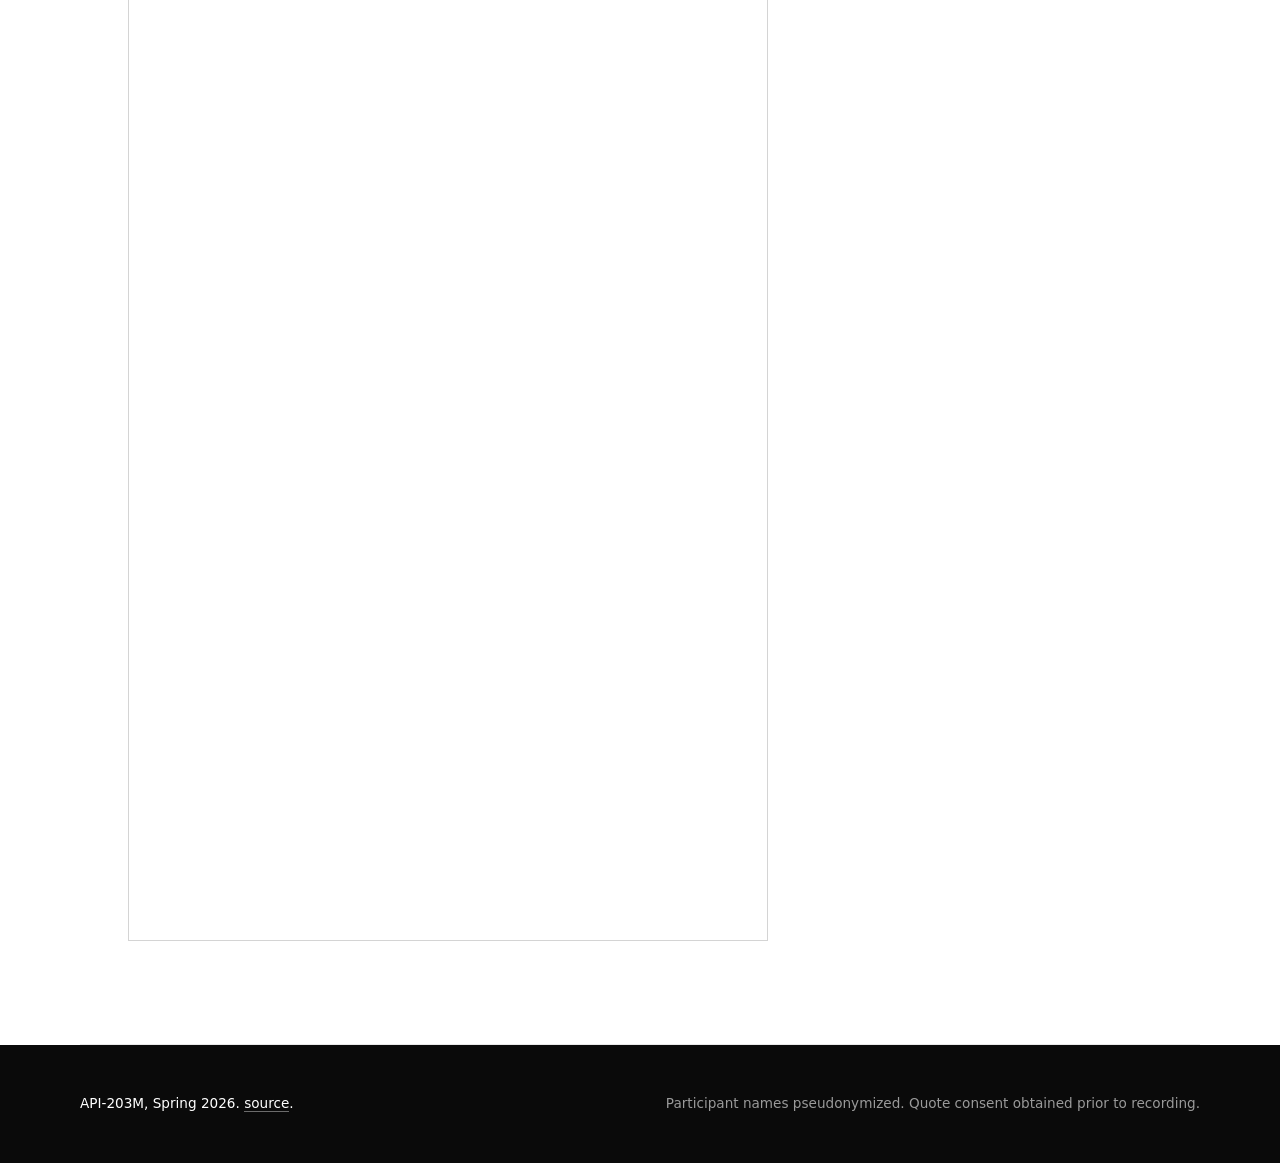
==== commit 7aa50c85: "quote bank: drug→job market typo, rewrite stats quote with editorial brackets for clarity, add how-t" ====
--- a/quotes.html
+++ b/quotes.html
@@ -38,6 +38,9 @@
       (&ldquo;chat GBT,&rdquo; &ldquo;chatchubit,&rdquo; &ldquo;cod code&rdquo;),
       dropped punctuation, and run-on phrasing.
       <mark class="qb-warn">Known mistranscriptions have not been edited out yet.</mark>
+    </p>
+    <p class="qb-howto">
+      <strong>How to use this page:</strong> each section shows three quotes by default — click <em>read N more</em> to see the rest. Cards are randomly cycled on every page load, so what you see first will vary. Hit the <span class="qb-howto-vote">▲ 0</span> button on any card you find resonant; it&rsquo;s anonymous, one vote per visitor per quote. The more upvotes a card gets, the more it tints red.
     </p>
   </div>
 </section>
--- a/styles.css
+++ b/styles.css
@@ -1698,6 +1698,31 @@
   -webkit-box-decoration-break: clone;
 }
 
+.qb-howto {
+  margin-top: 1.25rem;
+  padding: 1rem 1.25rem;
+  background: var(--paper);
+  border: 1px solid var(--rule);
+  border-left: 3px solid var(--accent);
+  font-family: var(--font-body);
+  font-size: 0.95rem;
+  line-height: 1.55;
+  color: var(--ink);
+}
+.qb-howto-vote {
+  display: inline-flex;
+  align-items: center;
+  gap: 0.25rem;
+  padding: 0.05rem 0.4rem;
+  background: var(--paper);
+  border: 1px solid var(--rule-strong);
+  border-radius: 2px;
+  font-size: 0.85em;
+  font-weight: 700;
+  color: var(--ink-dim, #777);
+  vertical-align: middle;
+}
+
 .qb-section { margin-top: 3rem; padding-bottom: 2rem; border-bottom: 1px solid var(--rule); }
 .qb-section:first-child { margin-top: 0; }
 .qb-section:last-child { border-bottom: none; }
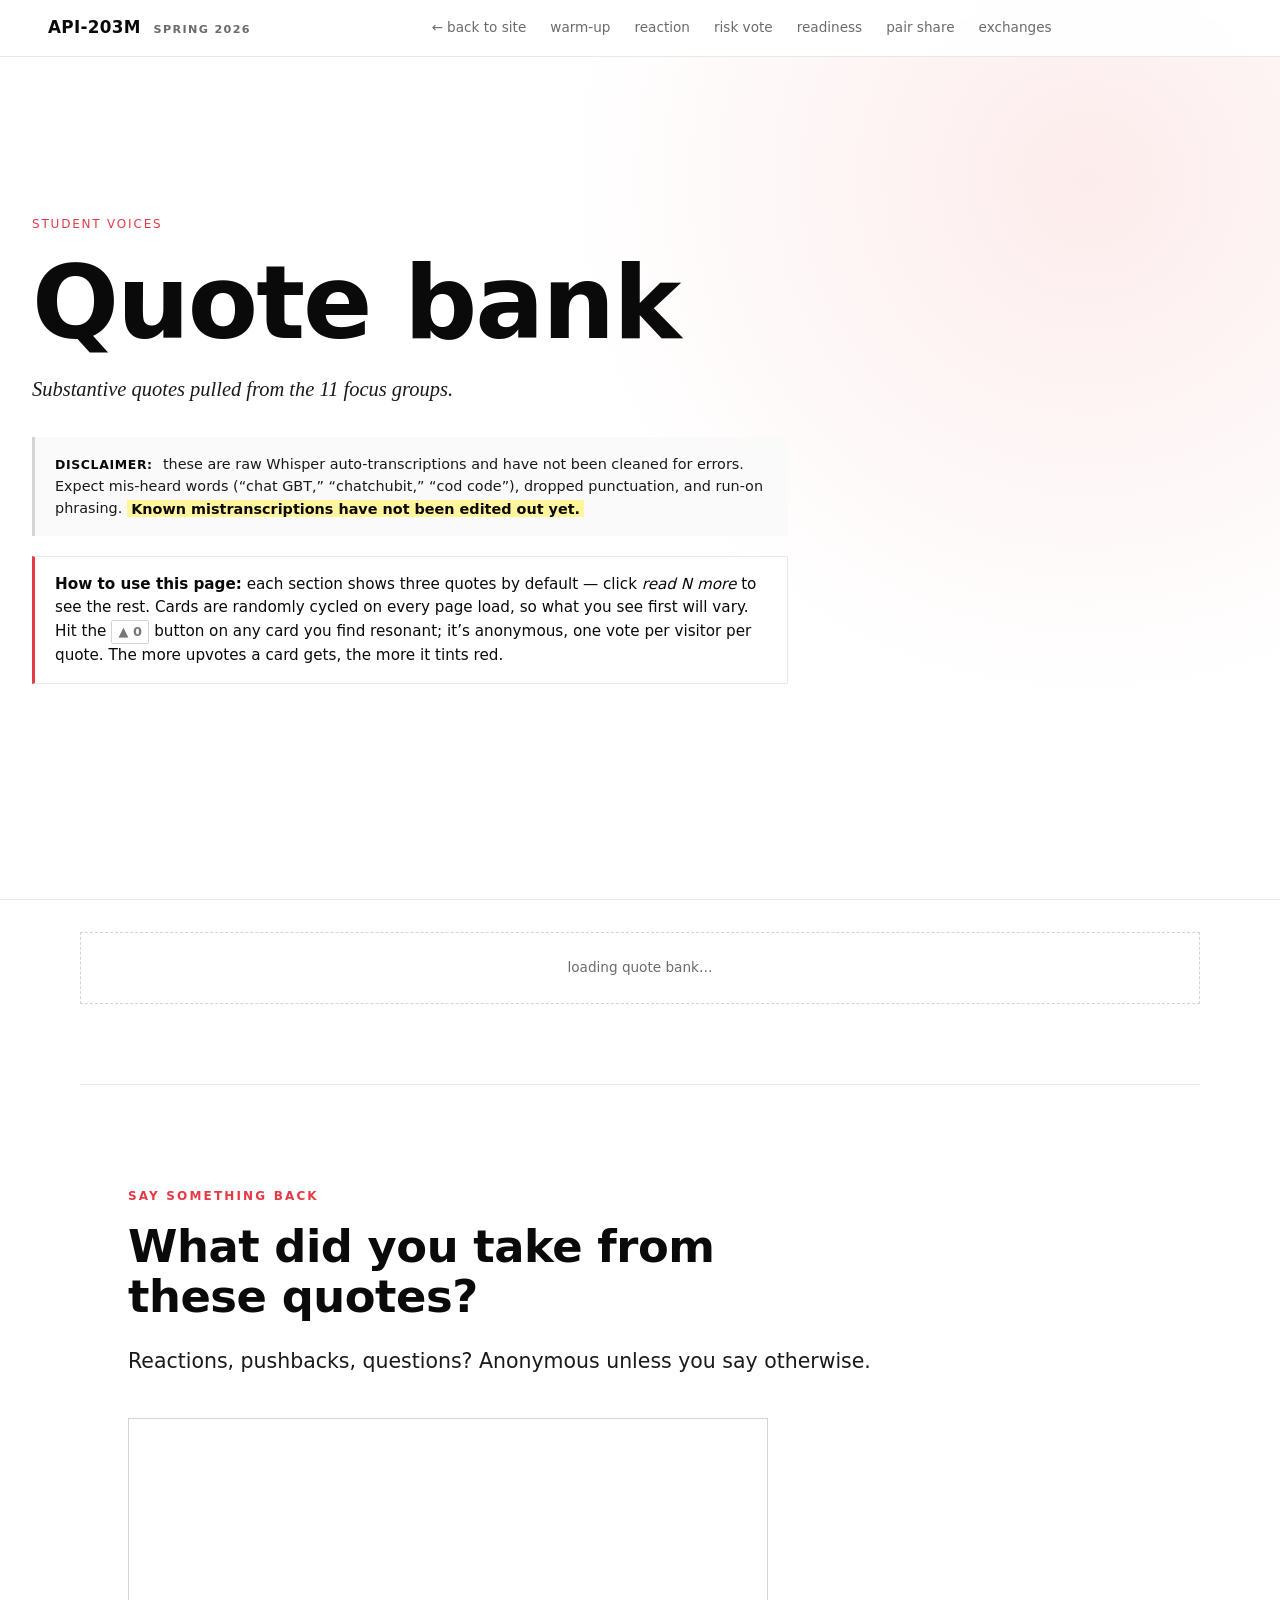
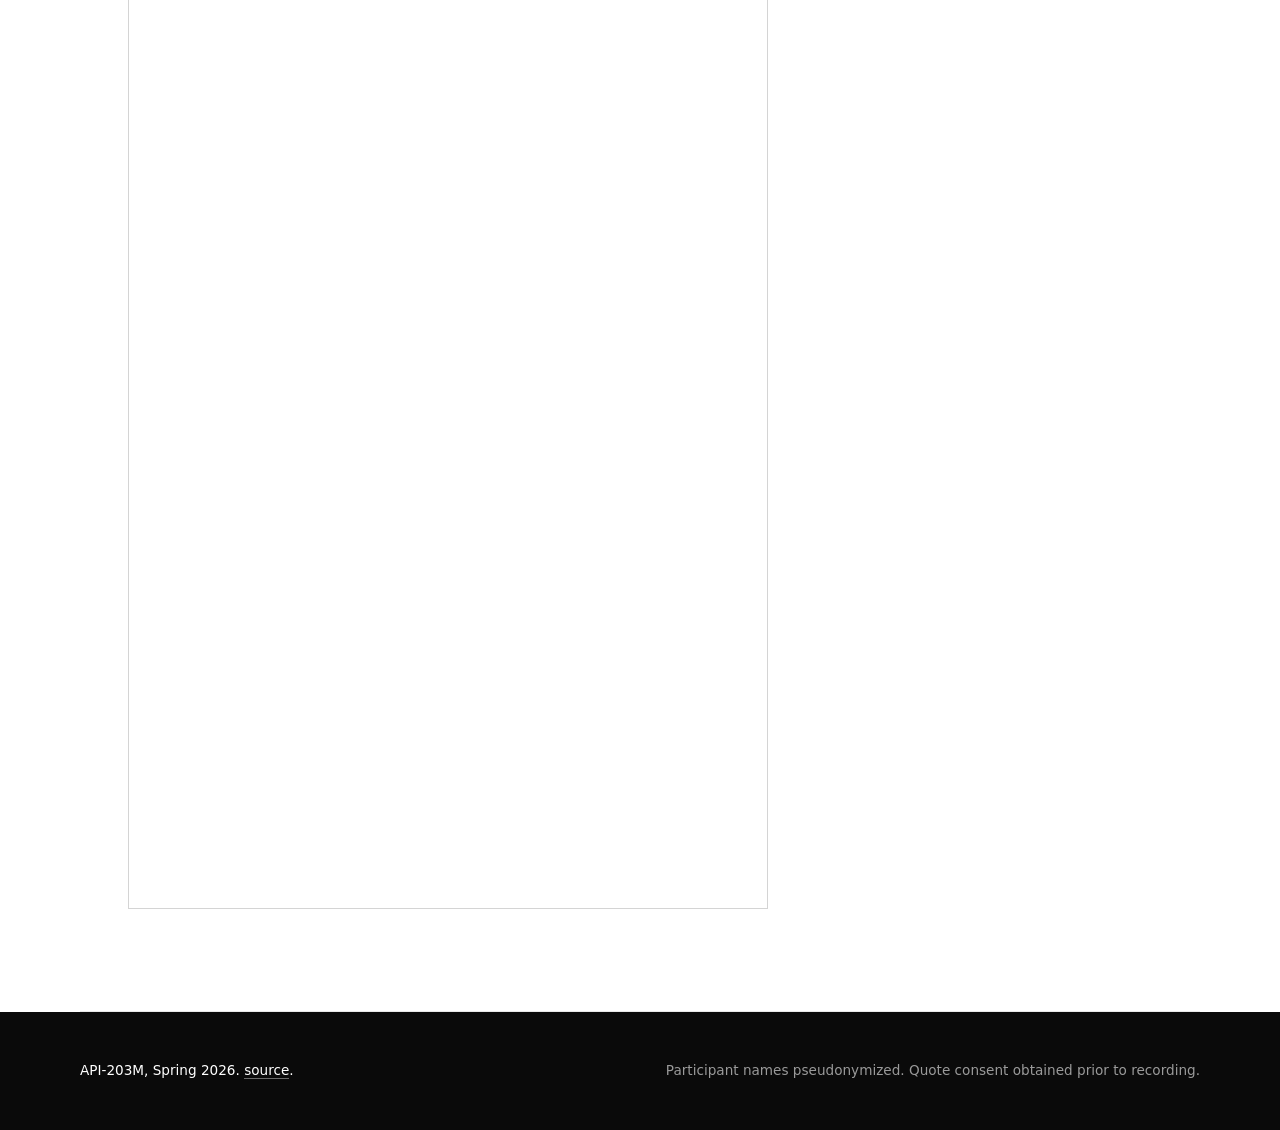
==== commit 49bb6c6c: "reactions lede: 'Reactions, pushbacks, questions? Anonymous unless you say otherwise.' (index + quot" ====
--- a/quotes.html
+++ b/quotes.html
@@ -53,8 +53,7 @@
   <div class="section-label">say something back</div>
   <h2>What did you take from these quotes?</h2>
   <p class="section-lede">
-    Tell me what landed, what didn't, or what you're still chewing on.
-    Anonymous unless you say otherwise.
+    Reactions, pushbacks, questions? Anonymous unless you say otherwise.
   </p>
   <div class="form-embed">
     <iframe src="https://docs.google.com/forms/d/e/1FAIpQLSe85ecubHKdQOpPUslC1VwzJcNbXeyuLmRRCdbutqxmgFbuFw/viewform?embedded=true" width="640" height="1091" frameborder="0" marginheight="0" marginwidth="0" loading="lazy">Loading…</iframe>
